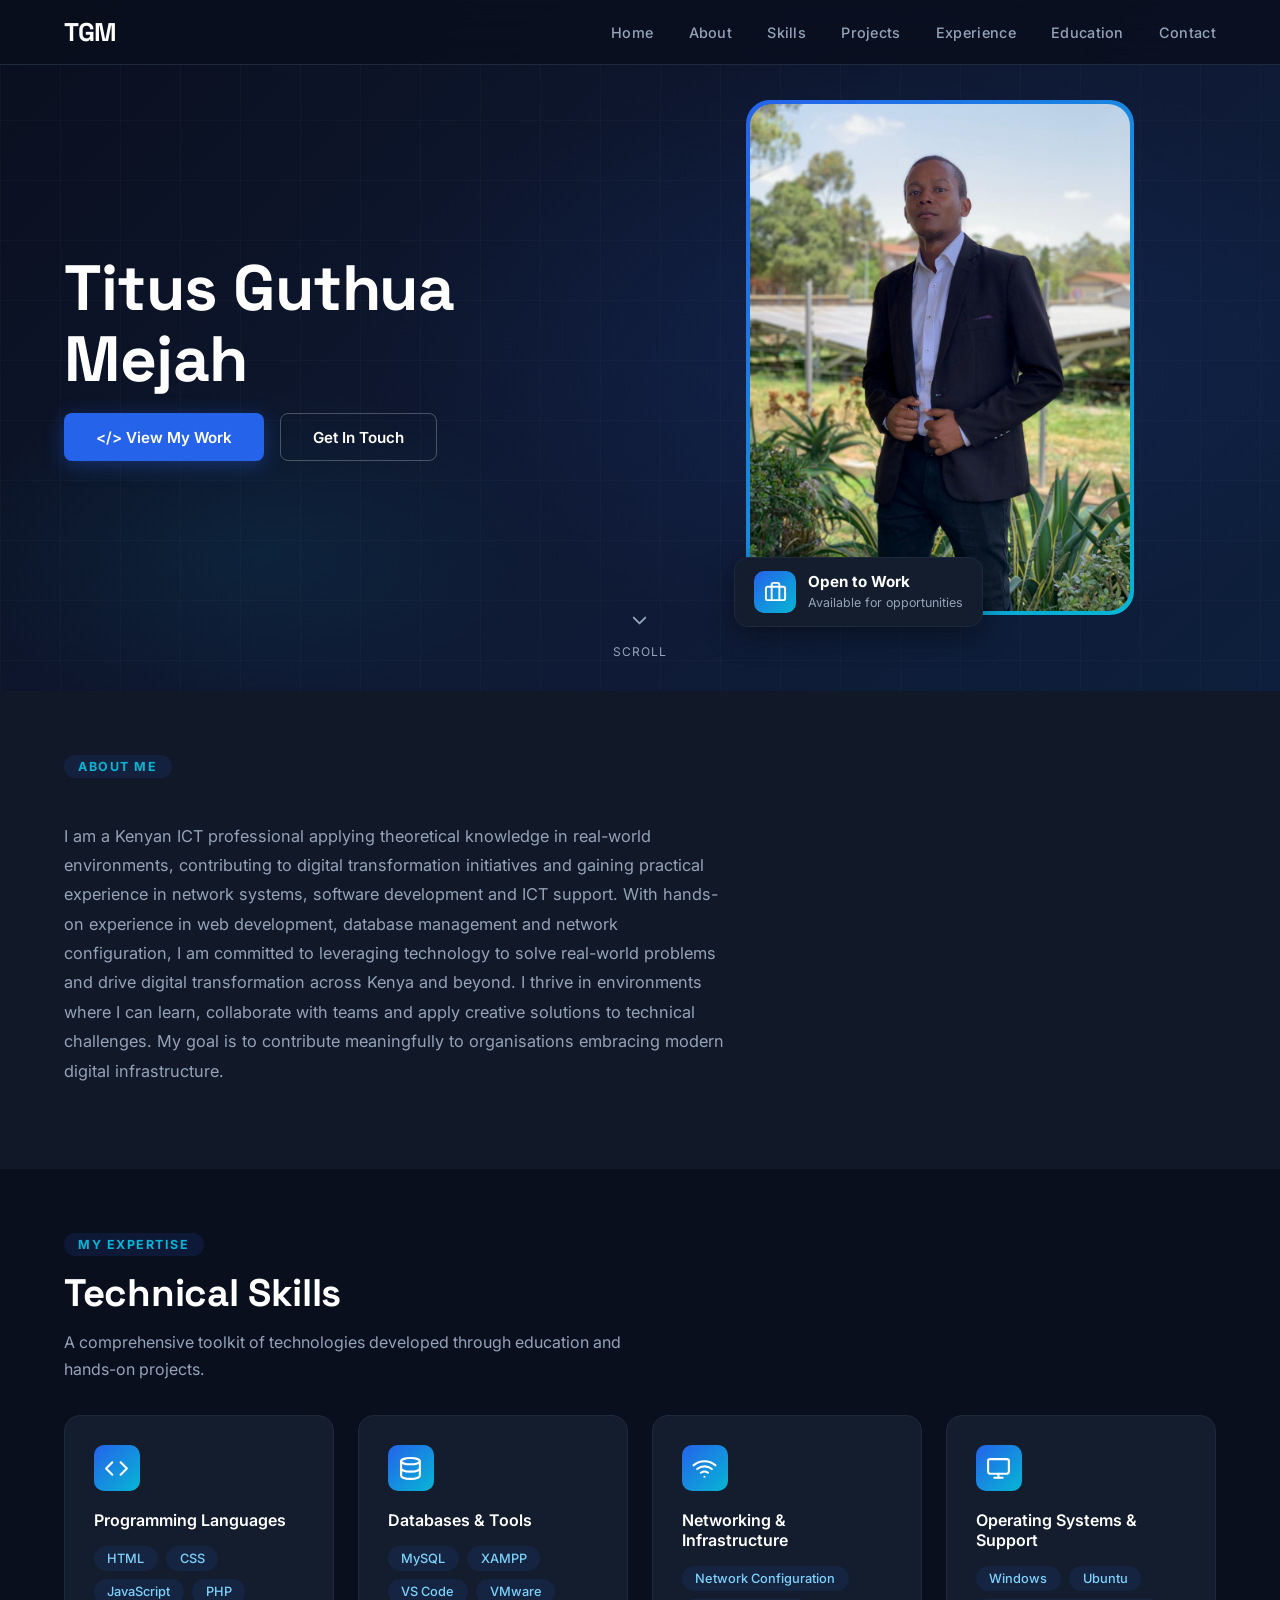
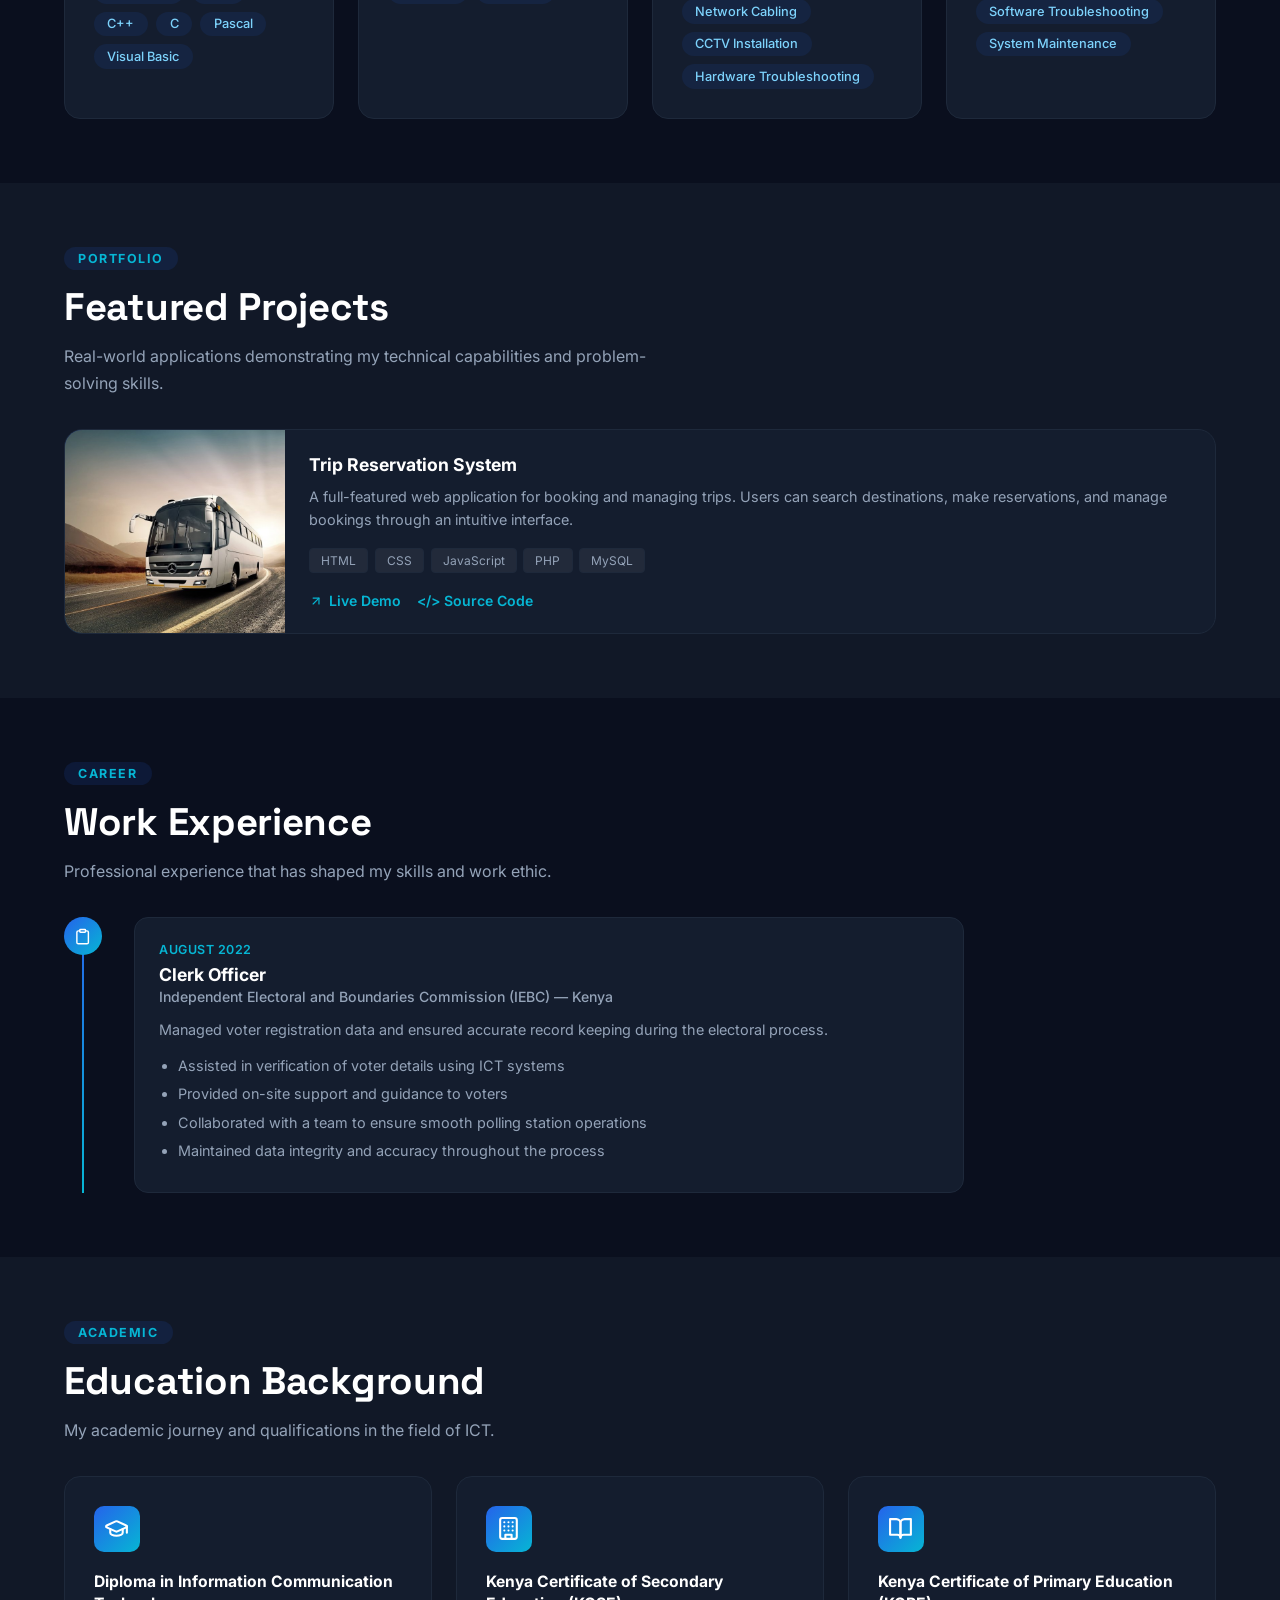
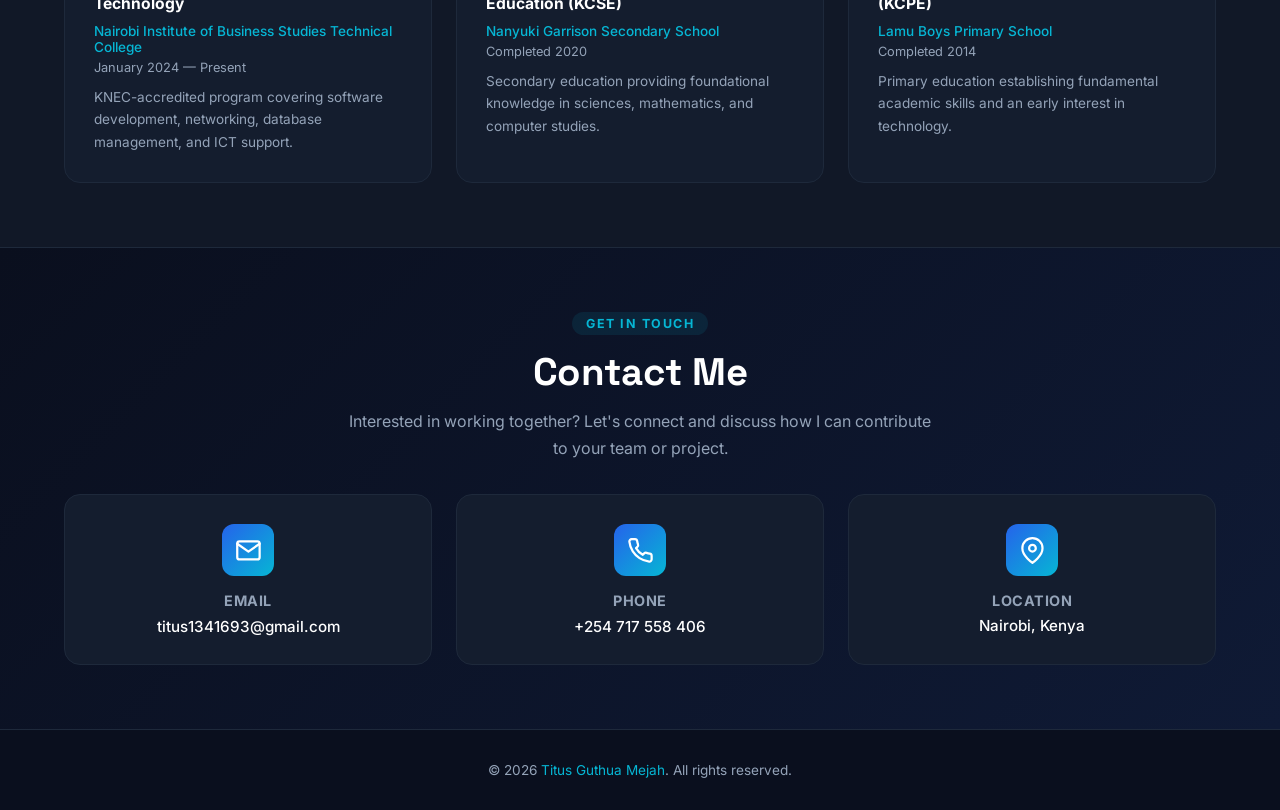
==== index.html @ f58f99fd "Add files via upload" ====
<!DOCTYPE html>
<html lang="en">
<head>
    <meta charset="UTF-8">
    <meta name="viewport" content="width=device-width, initial-scale=1.0">
    <title>TGM | Titus Guthua Mejah</title>
    <link href="https://fonts.googleapis.com/css2?family=Inter:wght@300;400;500;600;700;800;900&family=Space+Grotesk:wght@400;500;600;700&display=swap" rel="stylesheet">
    <style>
        *, *::before, *::after { margin: 0; padding: 0; box-sizing: border-box; }

        :root {
            --navy:    #0a0f1e;
            --navy2:   #111827;
            --blue:    #2563eb;
            --cyan:    #06b6d4;
            --white:   #ffffff;
            --offwhite:#f1f5f9;
            --muted:   #94a3b8;
            --border:  #1e293b;
            --card:    #141d2e;
        }

        html { scroll-behavior: smooth; }

        /* line icons (replace emojis) */
        .ic { width: 1.2em; height: 1.2em; stroke: currentColor; fill: none; stroke-width: 2; stroke-linecap: round; stroke-linejoin: round; flex-shrink: 0; }
        .project-links a { display: inline-flex; align-items: center; gap: .35rem; }
        .project-links .ic { width: 1em; height: 1em; }
        .scroll-cue .ic { width: 1.2em; height: 1.2em; }

        body {
            font-family: 'Inter', sans-serif;
            background: var(--navy);
            color: var(--white);
            overflow-x: hidden;
        }

        /* ── NAV ── */
        nav {
            position: fixed; top: 0; width: 100%; z-index: 1000;
            background: rgba(10,15,30,0.85);
            backdrop-filter: blur(14px);
            border-bottom: 1px solid var(--border);
            transition: box-shadow .3s;
        }
        nav.scrolled { box-shadow: 0 4px 30px rgba(0,0,0,.4); }

        .nav-inner {
            display: flex; align-items: center; justify-content: space-between;
            padding: 1rem 5%;
        }

        .logo {
            font-family: 'Space Grotesk', sans-serif;
            font-size: 1.6rem; font-weight: 700; letter-spacing: -.5px;
            text-decoration: none; color: var(--white);
        }
        .logo span { color: var(--cyan); }

        .nav-links { display: flex; gap: 2.2rem; list-style: none; }
        .nav-links a {
            text-decoration: none; color: var(--muted); font-size: .9rem;
            font-weight: 500; transition: color .2s; letter-spacing: .3px;
        }
        .nav-links a:hover { color: var(--white); }

        .mobile-menu-btn {
            display: none; background: none; border: none;
            color: var(--white); font-size: 1.5rem; cursor: pointer;
        }

        /* ── HERO ── */
        .hero {
            min-height: auto;
            display: grid;
            grid-template-columns: 1fr 1fr;
            align-items: center;
            padding: 6.5rem 5% 5rem;
            gap: 3rem;
            background: linear-gradient(135deg, #0a0f1e 0%, #0f1a35 60%, #0d1f3c 100%);
            position: relative;
            overflow: hidden;
        }

        .hero::before {
            content: '';
            position: absolute; inset: 0;
            background:
                radial-gradient(ellipse 60% 60% at 70% 50%, rgba(37,99,235,.12) 0%, transparent 70%),
                radial-gradient(ellipse 40% 40% at 20% 80%, rgba(6,182,212,.08) 0%, transparent 60%);
            pointer-events: none;
        }

        /* grid lines accent */
        .hero::after {
            content: '';
            position: absolute; inset: 0;
            background-image:
                linear-gradient(rgba(255,255,255,.02) 1px, transparent 1px),
                linear-gradient(90deg, rgba(255,255,255,.02) 1px, transparent 1px);
            background-size: 60px 60px;
            pointer-events: none;
        }

        .hero-text { z-index: 1; }

        .hero-eyebrow {
            display: inline-flex; align-items: center; gap: .5rem;
            padding: .4rem 1rem;
            border: 1px solid rgba(6,182,212,.4);
            border-radius: 50px;
            color: var(--cyan); font-size: .82rem; font-weight: 600;
            letter-spacing: 1px; text-transform: uppercase;
            margin-bottom: 1.5rem;
            background: rgba(6,182,212,.05);
        }
        .hero-eyebrow::before { content: "●"; font-size: .5rem; }

        .hero h1 {
            font-family: 'Space Grotesk', sans-serif;
            font-size: clamp(2.8rem, 5vw, 4.2rem);
            font-weight: 700; line-height: 1.1;
            margin-bottom: 1.2rem;
            letter-spacing: -.5px;
        }
        .hero h1 .accent { color: var(--cyan); }

        .hero-desc {
            font-size: 1.05rem; color: var(--muted);
            line-height: 1.75; max-width: 520px;
            margin-bottom: 2rem;
        }

        .hero-btns { display: flex; gap: 1rem; flex-wrap: wrap; }

        .btn {
            padding: .85rem 2rem; border-radius: 8px;
            font-weight: 600; font-size: .95rem;
            text-decoration: none; transition: all .25s;
            display: inline-flex; align-items: center; gap: .5rem;
            border: none; cursor: pointer;
        }
        .btn-primary {
            background: var(--blue); color: var(--white);
            box-shadow: 0 4px 20px rgba(37,99,235,.35);
        }
        .btn-primary:hover { background: #1d4ed8; transform: translateY(-2px); box-shadow: 0 6px 28px rgba(37,99,235,.5); }
        .btn-outline {
            background: transparent; color: var(--white);
            border: 1.5px solid rgba(255,255,255,.25);
        }
        .btn-outline:hover { border-color: var(--cyan); color: var(--cyan); transform: translateY(-2px); }

        .hero-portrait { z-index: 1; display: flex; justify-content: center; }

        .portrait-wrap {
            position: relative;
            width: min(380px, 90%);
        }
        .portrait-wrap::before {
            content: '';
            position: absolute; inset: -4px;
            border-radius: 24px;
            background: linear-gradient(135deg, var(--blue), var(--cyan));
            z-index: 0;
        }
        .portrait-wrap img {
            position: relative; z-index: 1;
            width: 100%; border-radius: 22px;
            display: block;
            object-fit: cover;
            aspect-ratio: 3/4;
            filter: brightness(.95) contrast(1.05);
        }
        /* floating badge */
        .portrait-badge {
            position: absolute; bottom: -16px; left: -16px; z-index: 2;
            background: var(--card);
            border: 1px solid var(--border);
            border-radius: 14px;
            padding: .8rem 1.2rem;
            display: flex; align-items: center; gap: .75rem;
            box-shadow: 0 8px 30px rgba(0,0,0,.4);
        }
        .portrait-badge .badge-icon {
            width: 42px; height: 42px; border-radius: 10px;
            background: linear-gradient(135deg, var(--blue), var(--cyan));
            display: flex; align-items: center; justify-content: center;
            font-size: 1.2rem;
        }
        .portrait-badge .badge-text strong { display: block; font-size: .95rem; }
        .portrait-badge .badge-text span { font-size: .78rem; color: var(--muted); }

        /* scroll cue */
        .scroll-cue {
            position: absolute; bottom: 2rem; left: 50%;
            transform: translateX(-50%);
            display: flex; flex-direction: column; align-items: center; gap: .4rem;
            color: var(--muted); font-size: .75rem; letter-spacing: 1px;
            text-transform: uppercase; cursor: pointer; z-index: 1;
            animation: bounce 2s infinite;
        }
        .scroll-cue span { font-size: 1.2rem; }
        @keyframes bounce {
            0%,100% { transform: translateX(-50%) translateY(0); }
            50% { transform: translateX(-50%) translateY(8px); }
        }

        /* ── SECTION BASE ── */
        .section {
            padding: 4rem 5%;
        }
        .section-alt { background: var(--navy2); }

        .section-label {
            display: inline-block;
            padding: .25rem .9rem;
            background: rgba(37,99,235,.12);
            color: var(--cyan); border-radius: 50px;
            font-size: .78rem; font-weight: 700;
            letter-spacing: 1.5px; text-transform: uppercase;
            margin-bottom: .75rem;
        }
        .section-title {
            font-family: 'Space Grotesk', sans-serif;
            font-size: clamp(1.8rem, 3vw, 2.6rem);
            font-weight: 700; margin-bottom: .75rem;
            letter-spacing: -.3px;
        }
        .section-sub {
            color: var(--muted); font-size: 1rem;
            max-width: 600px; line-height: 1.7;
        }
        .section-header { margin-bottom: 2rem; }

        /* ── ABOUT ── */
        .about-grid {
            display: grid;
            grid-template-columns: 1.5fr 1fr;
            gap: 3rem; align-items: start;
        }
        .about-card {
            background: var(--card); border: 1px solid var(--border);
            border-radius: 16px; padding: 1.6rem;
        }
        .about-card h3 { font-family: 'Space Grotesk', sans-serif; font-size: 1.05rem; margin-bottom: 1rem; color: var(--cyan); letter-spacing: .5px; text-transform: uppercase; font-size: .85rem; }
        .about-card ul { list-style: none; }
        .about-card li { padding: .7rem 0; border-top: 1px solid var(--border); font-size: .92rem; line-height: 1.5; }
        .about-card li:first-child { border-top: none; padding-top: 0; }
        .about-card li span { display: block; font-size: .75rem; color: var(--muted); text-transform: uppercase; letter-spacing: .8px; margin-bottom: .15rem; }
        .about-img-wrap {
            position: relative;
        }
        .about-img-wrap::before {
            content: '';
            position: absolute; inset: -3px;
            border-radius: 20px;
            background: linear-gradient(135deg, var(--blue), var(--cyan));
        }
        .about-img-wrap img {
            position: relative; width: 100%;
            border-radius: 18px; display: block;
            object-fit: cover; aspect-ratio: 3/4;
        }

        .about-text h3 {
            font-family: 'Space Grotesk', sans-serif;
            font-size: 1.7rem; font-weight: 700;
            margin-bottom: 1.2rem; line-height: 1.3;
        }
        .about-text p { color: var(--muted); line-height: 1.8; margin-bottom: 1.2rem; font-size: 1.02rem; }

        .stats-row {
            display: grid; grid-template-columns: repeat(3, 1fr);
            gap: 1.2rem; margin-top: 2.5rem;
        }
        .stat {
            background: var(--card); border: 1px solid var(--border);
            border-radius: 14px; padding: 1.4rem 1rem; text-align: center;
        }
        .stat-num {
            font-family: 'Space Grotesk', sans-serif;
            font-size: 2.2rem; font-weight: 700;
            background: linear-gradient(135deg, var(--blue), var(--cyan));
            -webkit-background-clip: text; -webkit-text-fill-color: transparent;
            background-clip: text;
        }
        .stat-lbl { font-size: .82rem; color: var(--muted); margin-top: .25rem; }

        /* ── SKILLS ── */
        .skills-grid {
            display: grid;
            grid-template-columns: repeat(auto-fit, minmax(260px, 1fr));
            gap: 1.5rem;
        }
        .skill-card {
            background: var(--card); border: 1px solid var(--border);
            border-radius: 16px; padding: 1.8rem;
            transition: border-color .25s, transform .25s;
        }
        .skill-card:hover { border-color: var(--cyan); transform: translateY(-4px); }
        .skill-card-icon {
            width: 46px; height: 46px; border-radius: 10px;
            background: linear-gradient(135deg, var(--blue), var(--cyan));
            display: flex; align-items: center; justify-content: center;
            font-size: 1.3rem; margin-bottom: 1.2rem;
        }
        .skill-card h3 { font-size: 1rem; font-weight: 600; margin-bottom: 1rem; }
        .tag-row { display: flex; flex-wrap: wrap; gap: .5rem; }
        .tag {
            padding: .3rem .85rem;
            background: rgba(37,99,235,.1);
            color: #7dd3fc; border-radius: 50px;
            font-size: .8rem; font-weight: 500;
        }

        /* ── PROJECTS ── */
        .projects-grid {
            display: grid;
            grid-template-columns: repeat(auto-fit, minmax(min(100%, 520px), 1fr));
            gap: 1.5rem;
        }
        .project-card {
            background: var(--card); border: 1px solid var(--border);
            border-radius: 18px; overflow: hidden;
            display: grid; grid-template-columns: 220px 1fr;
            transition: border-color .25s, transform .25s;
        }
        .project-card:hover { border-color: var(--blue); transform: translateY(-5px); }
        .project-banner {
            min-height: 160px;
            background: linear-gradient(135deg, #1e3a8a 0%, #0e7490 100%);
            display: flex; align-items: center; justify-content: center;
            font-size: 3rem; color: var(--white);
        }
        .project-banner { position: relative; overflow: hidden; }
        .project-banner img { position: absolute; inset: 0; width: 100%; height: 100%; object-fit: cover; object-position: 62% 50%; transition: transform .5s ease; }
        .project-card:hover .project-banner img { transform: scale(1.06); }
        .project-body { padding: 1.5rem; align-self: center; }
        .project-body h3 { font-size: 1.1rem; font-weight: 700; margin-bottom: .6rem; }
        .project-body p { color: var(--muted); font-size: .9rem; line-height: 1.65; margin-bottom: 1rem; }
        .tech-row { display: flex; flex-wrap: wrap; gap: .4rem; margin-bottom: 1.2rem; }
        .tech-tag {
            padding: .25rem .7rem;
            background: rgba(255,255,255,.06);
            border: 1px solid var(--border);
            border-radius: 4px; font-size: .75rem; color: var(--muted);
        }
        .project-links { display: flex; gap: 1rem; }
        .project-links a {
            font-size: .88rem; color: var(--cyan); text-decoration: none;
            font-weight: 600; transition: opacity .2s;
        }
        .project-links a:hover { opacity: .7; }

        /* ── EXPERIENCE ── */
        .timeline { max-width: 900px; margin: 0; position: relative; }
        .timeline::before {
            content: '';
            position: absolute; left: 18px; top: 0; bottom: 0;
            width: 2px;
            background: linear-gradient(to bottom, var(--blue), var(--cyan));
        }
        .tl-item { display: flex; gap: 2rem; margin-bottom: 2rem; }
        .tl-item:last-child { margin-bottom: 0; }
        .tl-dot {
            flex-shrink: 0; width: 38px; height: 38px;
            border-radius: 50%;
            background: linear-gradient(135deg, var(--blue), var(--cyan));
            display: flex; align-items: center; justify-content: center;
            font-size: .9rem; z-index: 1;
        }
        .tl-body {
            background: var(--card); border: 1px solid var(--border);
            border-radius: 14px; padding: 1.5rem; flex: 1;
        }
        .tl-date {
            font-size: .78rem; color: var(--cyan); font-weight: 600;
            letter-spacing: .5px; text-transform: uppercase; margin-bottom: .4rem;
        }
        .tl-body h3 { font-size: 1.1rem; font-weight: 700; margin-bottom: .2rem; }
        .tl-body h4 { font-size: .88rem; color: var(--muted); font-weight: 500; margin-bottom: .8rem; }
        .tl-body p { color: var(--muted); font-size: .9rem; line-height: 1.65; margin-bottom: .75rem; }
        .tl-body ul { padding-left: 1.2rem; }
        .tl-body ul li { color: var(--muted); font-size: .9rem; line-height: 1.65; margin-bottom: .3rem; }

        /* ── EDUCATION ── */
        .edu-grid {
            display: grid;
            grid-template-columns: repeat(auto-fit, minmax(280px, 1fr));
            gap: 1.5rem;
        }
        .edu-card {
            background: var(--card); border: 1px solid var(--border);
            border-radius: 16px; padding: 1.8rem;
            transition: border-color .25s, transform .25s;
        }
        .edu-card:hover { border-color: var(--cyan); transform: translateY(-4px); }
        .edu-icon {
            width: 46px; height: 46px; border-radius: 10px;
            background: linear-gradient(135deg, var(--blue), var(--cyan));
            display: flex; align-items: center; justify-content: center;
            font-size: 1.3rem; margin-bottom: 1.2rem;
        }
        .edu-card h3 { font-size: .98rem; font-weight: 700; margin-bottom: .5rem; line-height: 1.4; }
        .edu-inst { font-size: .85rem; color: var(--cyan); font-weight: 500; margin-bottom: .3rem; }
        .edu-year { font-size: .8rem; color: var(--muted); margin-bottom: .7rem; }
        .edu-detail { font-size: .85rem; color: var(--muted); line-height: 1.65; }

        /* ── CONTACT ── */
        .contact-section {
            background: linear-gradient(135deg, #0a0f1e 0%, #0f1a35 100%);
            border-top: 1px solid var(--border);
        }
        .contact-grid {
            display: grid;
            grid-template-columns: repeat(auto-fit, minmax(220px, 1fr));
            gap: 1.5rem; margin-top: 2rem;
        }
        .contact-card {
            background: var(--card); border: 1px solid var(--border);
            border-radius: 16px; padding: 1.8rem; text-align: center;
            transition: border-color .25s, transform .25s;
        }
        .contact-card:hover { border-color: var(--cyan); transform: translateY(-4px); }
        .contact-icon {
            width: 52px; height: 52px; border-radius: 12px;
            background: linear-gradient(135deg, var(--blue), var(--cyan));
            display: flex; align-items: center; justify-content: center;
            font-size: 1.4rem; margin: 0 auto 1rem;
        }
        .contact-card h3 { font-size: .9rem; font-weight: 700; margin-bottom: .4rem; color: var(--muted); text-transform: uppercase; letter-spacing: .5px; }
        .contact-card a, .contact-card p {
            font-size: .95rem; color: var(--white); text-decoration: none;
            font-weight: 500;
        }
        .contact-card a:hover { color: var(--cyan); }

        /* ── FOOTER ── */
        footer {
            background: var(--navy); border-top: 1px solid var(--border);
            padding: 2rem 5%; text-align: center;
            color: var(--muted); font-size: .85rem;
        }
        footer span { color: var(--cyan); }

        /* ── FADE IN ── */
        .fade-in { opacity: 0; transform: translateY(24px); transition: opacity .6s, transform .6s; }
        .fade-in.visible { opacity: 1; transform: none; }

        /* ── RESPONSIVE ── */
        @media (max-width: 900px) {
            .hero { grid-template-columns: 1fr; text-align: center; padding-top: 6rem; }
            .hero-portrait { order: -1; }
            .portrait-wrap { width: min(300px, 80%); }
            .hero-desc { margin: 0 auto 2.5rem; }
            .hero-btns { justify-content: center; }
            .scroll-cue { display: none; }
            .hero { padding-bottom: 3.5rem; }
            .about-grid { grid-template-columns: 1fr; }
            .about-img-wrap { max-width: 320px; margin: 0 auto; }
        }
        @media (max-width: 640px) {
            .nav-links { display: none; flex-direction: column; position: absolute; top: 100%; left: 0; right: 0; background: var(--navy); padding: 1rem 5%; border-bottom: 1px solid var(--border); }
            .nav-links.active { display: flex; }
            .mobile-menu-btn { display: block; }
            .stats-row { grid-template-columns: 1fr 1fr; }
            .project-card { grid-template-columns: 1fr; }
            .project-banner { min-height: 110px; }
            .section { padding: 3rem 5%; }
        }
    </style>
</head>
<body>

<!-- NAV -->
<nav id="navbar">
    <div class="nav-inner">
        <a href="#home" class="logo">TGM</a>
        <ul class="nav-links" id="navLinks">
            <li><a href="#home">Home</a></li>
            <li><a href="#about">About</a></li>
            <li><a href="#skills">Skills</a></li>
            <li><a href="#projects">Projects</a></li>
            <li><a href="#experience">Experience</a></li>
            <li><a href="#education">Education</a></li>
            <li><a href="#contact">Contact</a></li>
        </ul>
        <button class="mobile-menu-btn" id="mobileMenuBtn" aria-label="Menu"><svg class="ic" viewBox="0 0 24 24" aria-hidden="true"><line x1="3" y1="12" x2="21" y2="12"/><line x1="3" y1="6" x2="21" y2="6"/><line x1="3" y1="18" x2="21" y2="18"/></svg></button>
    </div>
</nav>

<!-- HERO -->
<section class="hero" id="home">
    <div class="hero-text">
        <h1>Titus Guthua Mejah</h1>
        <div class="hero-btns">
            <a href="#projects" class="btn btn-primary">&#x3C;/&#x3E; View My Work</a>
            <a href="#contact" class="btn btn-outline">Get In Touch</a>
        </div>
    </div>
    <div class="hero-portrait">
        <div class="portrait-wrap">
            <img src="[data-uri]" alt="Titus Guthua Mejah">
            <div class="portrait-badge">
                <div class="badge-icon"><svg class="ic" viewBox="0 0 24 24" aria-hidden="true"><rect x="2" y="7" width="20" height="14" rx="2" ry="2"/><path d="M16 21V5a2 2 0 0 0-2-2h-4a2 2 0 0 0-2 2v16"/></svg></div>
                <div class="badge-text">
                    <strong>Open to Work</strong>
                    <span>Available for opportunities</span>
                </div>
            </div>
        </div>
    </div>
    <div class="scroll-cue" onclick="document.getElementById('about').scrollIntoView({behavior:'smooth'})">
        <span><svg class="ic" viewBox="0 0 24 24" aria-hidden="true"><polyline points="6 9 12 15 18 9"/></svg></span> scroll
    </div>
</section>

<!-- ABOUT -->
<section class="section section-alt" id="about">
    <div class="section-header fade-in">
        <div class="section-label">About Me</div>
        
        
    </div>
    <div class="about-grid fade-in"> <div class="about-text">
            <p>I am a Kenyan ICT professional applying theoretical knowledge in real-world environments, contributing to digital transformation initiatives and gaining practical experience in network systems, software development and ICT support. With hands-on experience in web development, database management and network configuration, I am committed to leveraging technology to solve real-world problems and drive digital transformation across Kenya and beyond. I thrive in environments where I can learn, collaborate with teams and apply creative solutions to technical challenges. My goal is to contribute meaningfully to organisations embracing modern digital infrastructure.</p>
    </div>
</section>

<!-- SKILLS -->
<section class="section" id="skills">
    <div class="section-header fade-in">
        <div class="section-label">My Expertise</div>
        <h2 class="section-title">Technical Skills</h2>
        <p class="section-sub">A comprehensive toolkit of technologies developed through education and hands-on projects.</p>
    </div>
    <div class="skills-grid">
        <div class="skill-card fade-in">
            <div class="skill-card-icon"><svg class="ic" viewBox="0 0 24 24" aria-hidden="true"><polyline points="16 18 22 12 16 6"/><polyline points="8 6 2 12 8 18"/></svg></div>
            <h3>Programming Languages</h3>
            <div class="tag-row">
                <span class="tag">HTML</span><span class="tag">CSS</span><span class="tag">JavaScript</span>
                <span class="tag">PHP</span><span class="tag">C++</span><span class="tag">C</span>
                <span class="tag">Pascal</span><span class="tag">Visual Basic</span>
            </div>
        </div>
        <div class="skill-card fade-in">
            <div class="skill-card-icon"><svg class="ic" viewBox="0 0 24 24" aria-hidden="true"><ellipse cx="12" cy="5" rx="9" ry="3"/><path d="M21 12c0 1.66-4 3-9 3s-9-1.34-9-3"/><path d="M3 5v14c0 1.66 4 3 9 3s9-1.34 9-3V5"/></svg></div>
            <h3>Databases &amp; Tools</h3>
            <div class="tag-row">
                <span class="tag">MySQL</span><span class="tag">XAMPP</span>
                <span class="tag">VS Code</span><span class="tag">VMware</span>
            </div>
        </div>
        <div class="skill-card fade-in">
            <div class="skill-card-icon"><svg class="ic" viewBox="0 0 24 24" aria-hidden="true"><path d="M5 12.55a11 11 0 0 1 14.08 0"/><path d="M1.42 9a16 16 0 0 1 21.16 0"/><path d="M8.53 16.11a6 6 0 0 1 6.95 0"/><line x1="12" y1="20" x2="12.01" y2="20"/></svg></div>
            <h3>Networking &amp; Infrastructure</h3>
            <div class="tag-row">
                <span class="tag">Network Configuration</span><span class="tag">Network Cabling</span>
                <span class="tag">CCTV Installation</span><span class="tag">Hardware Troubleshooting</span>
            </div>
        </div>
        <div class="skill-card fade-in">
            <div class="skill-card-icon"><svg class="ic" viewBox="0 0 24 24" aria-hidden="true"><rect x="2" y="3" width="20" height="14" rx="2" ry="2"/><line x1="8" y1="21" x2="16" y2="21"/><line x1="12" y1="17" x2="12" y2="21"/></svg></div>
            <h3>Operating Systems &amp; Support</h3>
            <div class="tag-row">
                <span class="tag">Windows</span><span class="tag">Ubuntu</span>
                <span class="tag">Software Troubleshooting</span><span class="tag">System Maintenance</span>
            </div>
        </div>
    </div>
</section>

<!-- PROJECTS -->
<section class="section section-alt" id="projects">
    <div class="section-header fade-in">
        <div class="section-label">Portfolio</div>
        <h2 class="section-title">Featured Projects</h2>
        <p class="section-sub">Real-world applications demonstrating my technical capabilities and problem-solving skills.</p>
    </div>
    <div class="projects-grid">
        <div class="project-card fade-in">
            <div class="project-banner"><img src="[data-uri]" alt="Coach bus on an open road - Trip Reservation System" loading="lazy"></div>
            <div class="project-body">
                <h3>Trip Reservation System</h3>
                <p>A full-featured web application for booking and managing trips. Users can search destinations, make reservations, and manage bookings through an intuitive interface.</p>
                <div class="tech-row">
                    <span class="tech-tag">HTML</span><span class="tech-tag">CSS</span>
                    <span class="tech-tag">JavaScript</span><span class="tech-tag">PHP</span><span class="tech-tag">MySQL</span>
                </div>
                <div class="project-links">
                    <a href="https://democoaches.ifree.page" target="_blank" rel="noopener noreferrer"><svg class="ic" viewBox="0 0 24 24" aria-hidden="true"><line x1="7" y1="17" x2="17" y2="7"/><polyline points="7 7 17 7 17 17"/></svg> Live Demo</a>
                    <a href="https://github.com/amtito254/Trip-Reservation-System" target="_blank" rel="noopener noreferrer">&#60;/&#62; Source Code</a>
                </div>
            </div>
        </div>
    </div>
</section>

<!-- EXPERIENCE -->
<section class="section" id="experience">
    <div class="section-header fade-in">
        <div class="section-label">Career</div>
        <h2 class="section-title">Work Experience</h2>
        <p class="section-sub">Professional experience that has shaped my skills and work ethic.</p>
    </div>
    <div class="timeline">
        <div class="tl-item fade-in">
            <div class="tl-dot"><svg class="ic" viewBox="0 0 24 24" aria-hidden="true"><path d="M16 4h2a2 2 0 0 1 2 2v14a2 2 0 0 1-2 2H6a2 2 0 0 1-2-2V6a2 2 0 0 1 2-2h2"/><rect x="8" y="2" width="8" height="4" rx="1" ry="1"/></svg></div>
            <div class="tl-body">
                <div class="tl-date">August 2022</div>
                <h3>Clerk Officer</h3>
                <h4>Independent Electoral and Boundaries Commission (IEBC) — Kenya</h4>
                <p>Managed voter registration data and ensured accurate record keeping during the electoral process.</p>
                <ul>
                    <li>Assisted in verification of voter details using ICT systems</li>
                    <li>Provided on-site support and guidance to voters</li>
                    <li>Collaborated with a team to ensure smooth polling station operations</li>
                    <li>Maintained data integrity and accuracy throughout the process</li>
                </ul>
            </div>
        </div>
    </div>
</section>

<!-- EDUCATION -->
<section class="section section-alt" id="education">
    <div class="section-header fade-in">
        <div class="section-label">Academic</div>
        <h2 class="section-title">Education Background</h2>
        <p class="section-sub">My academic journey and qualifications in the field of ICT.</p>
    </div>
    <div class="edu-grid">
        <div class="edu-card fade-in">
            <div class="edu-icon"><svg class="ic" viewBox="0 0 24 24" aria-hidden="true"><path d="M21.42 10.922a1 1 0 0 0-.019-1.838L12.83 5.18a2 2 0 0 0-1.66 0L2.6 9.08a1 1 0 0 0 0 1.832l8.57 3.908a2 2 0 0 0 1.66 0z"/><path d="M22 10v6"/><path d="M6 12.5V16a6 3 0 0 0 12 0v-3.5"/></svg></div>
            <h3>Diploma in Information Communication Technology</h3>
            <p class="edu-inst">Nairobi Institute of Business Studies Technical College</p>
            <p class="edu-year">January 2024 &mdash; Present</p>
            <p class="edu-detail">KNEC-accredited program covering software development, networking, database management, and ICT support.</p>
        </div>
        <div class="edu-card fade-in">
            <div class="edu-icon"><svg class="ic" viewBox="0 0 24 24" aria-hidden="true"><rect x="4" y="2" width="16" height="20" rx="2" ry="2"/><path d="M9 22v-4h6v4"/><path d="M8 6h.01"/><path d="M16 6h.01"/><path d="M12 6h.01"/><path d="M12 10h.01"/><path d="M12 14h.01"/><path d="M16 10h.01"/><path d="M16 14h.01"/><path d="M8 10h.01"/><path d="M8 14h.01"/></svg></div>
            <h3>Kenya Certificate of Secondary Education (KCSE)</h3>
            <p class="edu-inst">Nanyuki Garrison Secondary School</p>
            <p class="edu-year">Completed 2020</p>
            <p class="edu-detail">Secondary education providing foundational knowledge in sciences, mathematics, and computer studies.</p>
        </div>
        <div class="edu-card fade-in">
            <div class="edu-icon"><svg class="ic" viewBox="0 0 24 24" aria-hidden="true"><path d="M2 3h6a4 4 0 0 1 4 4v14a3 3 0 0 0-3-3H2z"/><path d="M22 3h-6a4 4 0 0 0-4 4v14a3 3 0 0 1 3-3h7z"/></svg></div>
            <h3>Kenya Certificate of Primary Education (KCPE)</h3>
            <p class="edu-inst">Lamu Boys Primary School</p>
            <p class="edu-year">Completed 2014</p>
            <p class="edu-detail">Primary education establishing fundamental academic skills and an early interest in technology.</p>
        </div>
    </div>
</section>

<!-- CONTACT -->
<section class="section contact-section" id="contact">
    <div class="section-header fade-in" style="text-align:center;">
        <div class="section-label" style="background:rgba(6,182,212,.1); color:var(--cyan);">Get In Touch</div>
        <h2 class="section-title">Contact Me</h2>
        <p class="section-sub" style="margin:0 auto;">Interested in working together? Let's connect and discuss how I can contribute to your team or project.</p>
    </div>
    <div class="contact-grid fade-in">
        <div class="contact-card">
            <div class="contact-icon"><svg class="ic" viewBox="0 0 24 24" aria-hidden="true"><path d="M4 4h16c1.1 0 2 .9 2 2v12c0 1.1-.9 2-2 2H4c-1.1 0-2-.9-2-2V6c0-1.1.9-2 2-2z"/><polyline points="22,6 12,13 2,6"/></svg></div>
            <h3>Email</h3>
            <a href="mailto:titus1341693@gmail.com">titus1341693@gmail.com</a>
        </div>
        <div class="contact-card">
            <div class="contact-icon"><svg class="ic" viewBox="0 0 24 24" aria-hidden="true"><path d="M22 16.92v3a2 2 0 0 1-2.18 2 19.79 19.79 0 0 1-8.63-3.07 19.5 19.5 0 0 1-6-6 19.79 19.79 0 0 1-3.07-8.67A2 2 0 0 1 4.11 2h3a2 2 0 0 1 2 1.72 12.84 12.84 0 0 0 .7 2.81 2 2 0 0 1-.45 2.11L8.09 9.91a16 16 0 0 0 6 6l1.27-1.27a2 2 0 0 1 2.11-.45 12.84 12.84 0 0 0 2.81.7A2 2 0 0 1 22 16.92z"/></svg></div>
            <h3>Phone</h3>
            <a href="tel:+254717558406">+254 717 558 406</a>
        </div>
        <div class="contact-card">
            <div class="contact-icon"><svg class="ic" viewBox="0 0 24 24" aria-hidden="true"><path d="M21 10c0 7-9 13-9 13s-9-6-9-13a9 9 0 0 1 18 0z"/><circle cx="12" cy="10" r="3"/></svg></div>
            <h3>Location</h3>
            <p>Nairobi, Kenya</p>
        </div>
    </div>
</section>

<!-- FOOTER -->
<footer>
    <p>&copy; 2026 <span>Titus Guthua Mejah</span>. All rights reserved.</p>
</footer>

<script>
    // Mobile menu
    document.getElementById('mobileMenuBtn').addEventListener('click', () => {
        document.getElementById('navLinks').classList.toggle('active');
    });
    document.querySelectorAll('.nav-links a').forEach(a => {
        a.addEventListener('click', () => document.getElementById('navLinks').classList.remove('active'));
    });

    // Nav scroll effect
    window.addEventListener('scroll', () => {
        document.getElementById('navbar').classList.toggle('scrolled', window.scrollY > 50);
    });

    // Fade-in on scroll
    const obs = new IntersectionObserver((entries) => {
        entries.forEach(e => { if (e.isIntersecting) e.target.classList.add('visible'); });
    }, { threshold: 0.1, rootMargin: '0px 0px -40px 0px' });
    document.querySelectorAll('.fade-in').forEach(el => obs.observe(el));
</script>
</body>
</html>
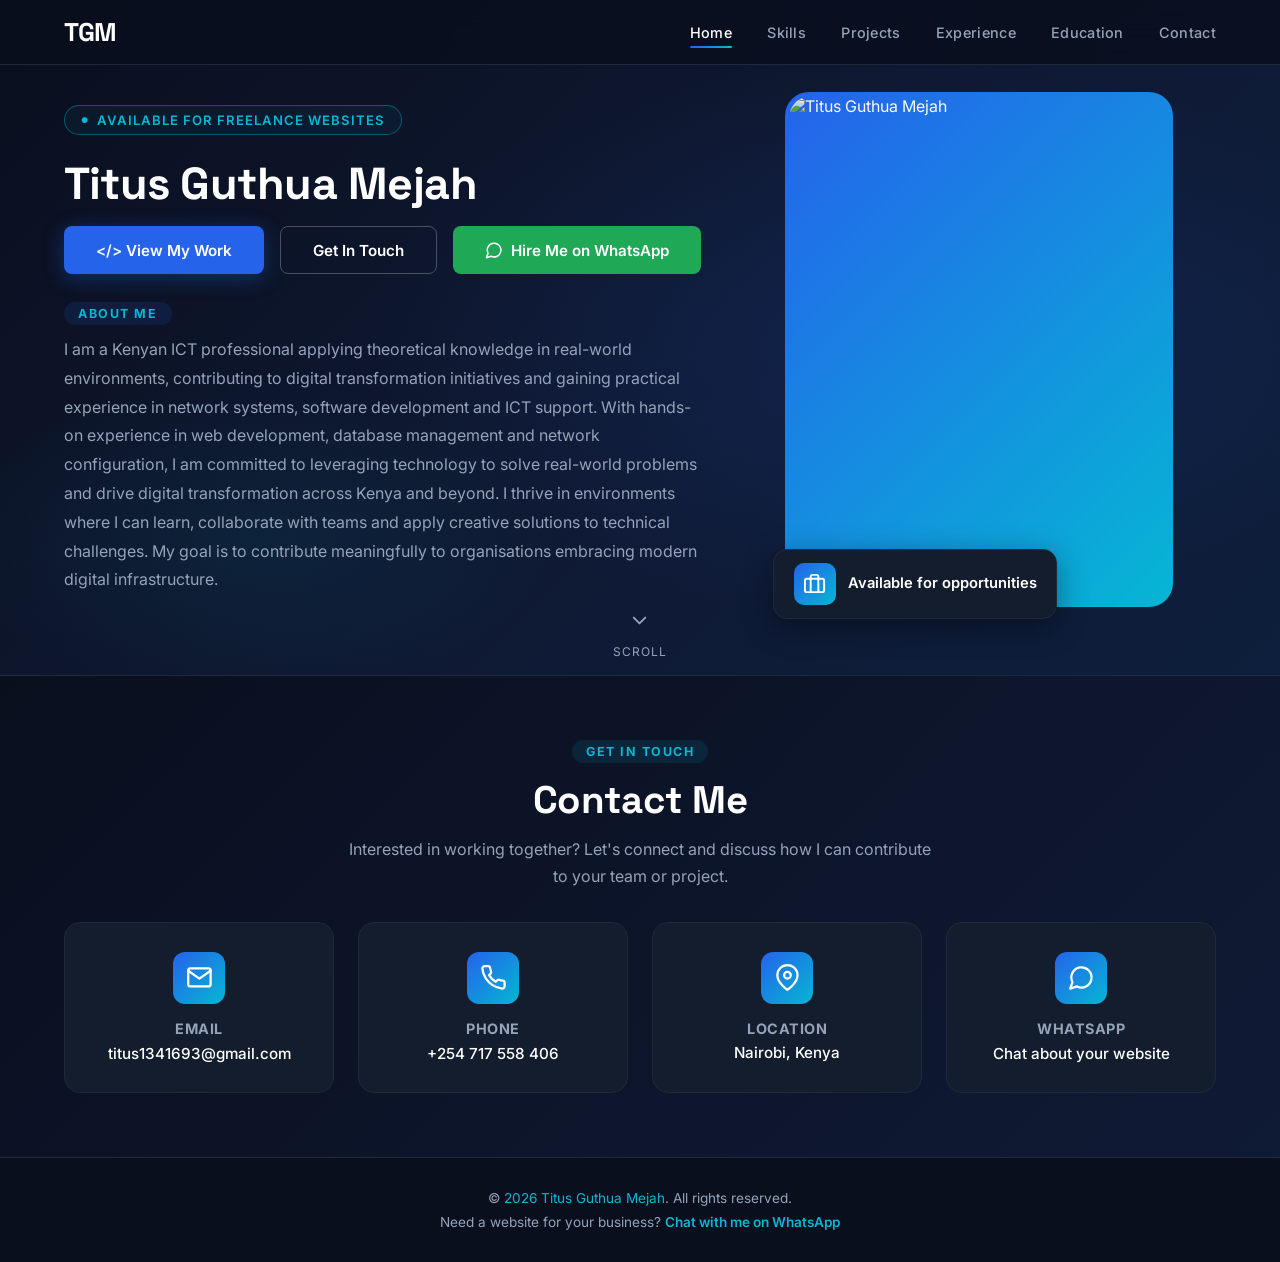
==== commit c817b2ec: "Add files via upload" ====
--- a/index.html
+++ b/index.html
@@ -1,711 +1,101 @@
-<!DOCTYPE html>
-<html lang="en">
-<head>
-    <meta charset="UTF-8">
-    <meta name="viewport" content="width=device-width, initial-scale=1.0">
-    <title>TGM | Titus Guthua Mejah</title>
-    <link href="https://fonts.googleapis.com/css2?family=Inter:wght@300;400;500;600;700;800;900&family=Space+Grotesk:wght@400;500;600;700&display=swap" rel="stylesheet">
-    <style>
-        *, *::before, *::after { margin: 0; padding: 0; box-sizing: border-box; }
-
-        :root {
-            --navy:    #0a0f1e;
-            --navy2:   #111827;
-            --blue:    #2563eb;
-            --cyan:    #06b6d4;
-            --white:   #ffffff;
-            --offwhite:#f1f5f9;
-            --muted:   #94a3b8;
-            --border:  #1e293b;
-            --card:    #141d2e;
-        }
-
-        html { scroll-behavior: smooth; }
-
-        /* line icons (replace emojis) */
-        .ic { width: 1.2em; height: 1.2em; stroke: currentColor; fill: none; stroke-width: 2; stroke-linecap: round; stroke-linejoin: round; flex-shrink: 0; }
-        .project-links a { display: inline-flex; align-items: center; gap: .35rem; }
-        .project-links .ic { width: 1em; height: 1em; }
-        .scroll-cue .ic { width: 1.2em; height: 1.2em; }
-
-        body {
-            font-family: 'Inter', sans-serif;
-            background: var(--navy);
-            color: var(--white);
-            overflow-x: hidden;
-        }
-
-        /* ── NAV ── */
-        nav {
-            position: fixed; top: 0; width: 100%; z-index: 1000;
-            background: rgba(10,15,30,0.85);
-            backdrop-filter: blur(14px);
-            border-bottom: 1px solid var(--border);
-            transition: box-shadow .3s;
-        }
-        nav.scrolled { box-shadow: 0 4px 30px rgba(0,0,0,.4); }
-
-        .nav-inner {
-            display: flex; align-items: center; justify-content: space-between;
-            padding: 1rem 5%;
-        }
-
-        .logo {
-            font-family: 'Space Grotesk', sans-serif;
-            font-size: 1.6rem; font-weight: 700; letter-spacing: -.5px;
-            text-decoration: none; color: var(--white);
-        }
-        .logo span { color: var(--cyan); }
-
-        .nav-links { display: flex; gap: 2.2rem; list-style: none; }
-        .nav-links a {
-            text-decoration: none; color: var(--muted); font-size: .9rem;
-            font-weight: 500; transition: color .2s; letter-spacing: .3px;
-        }
-        .nav-links a:hover { color: var(--white); }
-
-        .mobile-menu-btn {
-            display: none; background: none; border: none;
-            color: var(--white); font-size: 1.5rem; cursor: pointer;
-        }
-
-        /* ── HERO ── */
-        .hero {
-            min-height: auto;
-            display: grid;
-            grid-template-columns: 1fr 1fr;
-            align-items: center;
-            padding: 6.5rem 5% 5rem;
-            gap: 3rem;
-            background: linear-gradient(135deg, #0a0f1e 0%, #0f1a35 60%, #0d1f3c 100%);
-            position: relative;
-            overflow: hidden;
-        }
-
-        .hero::before {
-            content: '';
-            position: absolute; inset: 0;
-            background:
-                radial-gradient(ellipse 60% 60% at 70% 50%, rgba(37,99,235,.12) 0%, transparent 70%),
-                radial-gradient(ellipse 40% 40% at 20% 80%, rgba(6,182,212,.08) 0%, transparent 60%);
-            pointer-events: none;
-        }
-
-        /* grid lines accent */
-        .hero::after {
-            content: '';
-            position: absolute; inset: 0;
-            background-image:
-                linear-gradient(rgba(255,255,255,.02) 1px, transparent 1px),
-                linear-gradient(90deg, rgba(255,255,255,.02) 1px, transparent 1px);
-            background-size: 60px 60px;
-            pointer-events: none;
-        }
-
-        .hero-text { z-index: 1; }
-
-        .hero-eyebrow {
-            display: inline-flex; align-items: center; gap: .5rem;
-            padding: .4rem 1rem;
-            border: 1px solid rgba(6,182,212,.4);
-            border-radius: 50px;
-            color: var(--cyan); font-size: .82rem; font-weight: 600;
-            letter-spacing: 1px; text-transform: uppercase;
-            margin-bottom: 1.5rem;
-            background: rgba(6,182,212,.05);
-        }
-        .hero-eyebrow::before { content: "●"; font-size: .5rem; }
-
-        .hero h1 {
-            font-family: 'Space Grotesk', sans-serif;
-            font-size: clamp(2.8rem, 5vw, 4.2rem);
-            font-weight: 700; line-height: 1.1;
-            margin-bottom: 1.2rem;
-            letter-spacing: -.5px;
-        }
-        .hero h1 .accent { color: var(--cyan); }
-
-        .hero-desc {
-            font-size: 1.05rem; color: var(--muted);
-            line-height: 1.75; max-width: 520px;
-            margin-bottom: 2rem;
-        }
-
-        .hero-btns { display: flex; gap: 1rem; flex-wrap: wrap; }
-
-        .btn {
-            padding: .85rem 2rem; border-radius: 8px;
-            font-weight: 600; font-size: .95rem;
-            text-decoration: none; transition: all .25s;
-            display: inline-flex; align-items: center; gap: .5rem;
-            border: none; cursor: pointer;
-        }
-        .btn-primary {
-            background: var(--blue); color: var(--white);
-            box-shadow: 0 4px 20px rgba(37,99,235,.35);
-        }
-        .btn-primary:hover { background: #1d4ed8; transform: translateY(-2px); box-shadow: 0 6px 28px rgba(37,99,235,.5); }
-        .btn-outline {
-            background: transparent; color: var(--white);
-            border: 1.5px solid rgba(255,255,255,.25);
-        }
-        .btn-outline:hover { border-color: var(--cyan); color: var(--cyan); transform: translateY(-2px); }
-
-        .hero-portrait { z-index: 1; display: flex; justify-content: center; }
-
-        .portrait-wrap {
-            position: relative;
-            width: min(380px, 90%);
-        }
-        .portrait-wrap::before {
-            content: '';
-            position: absolute; inset: -4px;
-            border-radius: 24px;
-            background: linear-gradient(135deg, var(--blue), var(--cyan));
-            z-index: 0;
-        }
-        .portrait-wrap img {
-            position: relative; z-index: 1;
-            width: 100%; border-radius: 22px;
-            display: block;
-            object-fit: cover;
-            aspect-ratio: 3/4;
-            filter: brightness(.95) contrast(1.05);
-        }
-        /* floating badge */
-        .portrait-badge {
-            position: absolute; bottom: -16px; left: -16px; z-index: 2;
-            background: var(--card);
-            border: 1px solid var(--border);
-            border-radius: 14px;
-            padding: .8rem 1.2rem;
-            display: flex; align-items: center; gap: .75rem;
-            box-shadow: 0 8px 30px rgba(0,0,0,.4);
-        }
-        .portrait-badge .badge-icon {
-            width: 42px; height: 42px; border-radius: 10px;
-            background: linear-gradient(135deg, var(--blue), var(--cyan));
-            display: flex; align-items: center; justify-content: center;
-            font-size: 1.2rem;
-        }
-        .portrait-badge .badge-text strong { display: block; font-size: .95rem; }
-        .portrait-badge .badge-text span { font-size: .78rem; color: var(--muted); }
-
-        /* scroll cue */
-        .scroll-cue {
-            position: absolute; bottom: 2rem; left: 50%;
-            transform: translateX(-50%);
-            display: flex; flex-direction: column; align-items: center; gap: .4rem;
-            color: var(--muted); font-size: .75rem; letter-spacing: 1px;
-            text-transform: uppercase; cursor: pointer; z-index: 1;
-            animation: bounce 2s infinite;
-        }
-        .scroll-cue span { font-size: 1.2rem; }
-        @keyframes bounce {
-            0%,100% { transform: translateX(-50%) translateY(0); }
-            50% { transform: translateX(-50%) translateY(8px); }
-        }
-
-        /* ── SECTION BASE ── */
-        .section {
-            padding: 4rem 5%;
-        }
-        .section-alt { background: var(--navy2); }
-
-        .section-label {
-            display: inline-block;
-            padding: .25rem .9rem;
-            background: rgba(37,99,235,.12);
-            color: var(--cyan); border-radius: 50px;
-            font-size: .78rem; font-weight: 700;
-            letter-spacing: 1.5px; text-transform: uppercase;
-            margin-bottom: .75rem;
-        }
-        .section-title {
-            font-family: 'Space Grotesk', sans-serif;
-            font-size: clamp(1.8rem, 3vw, 2.6rem);
-            font-weight: 700; margin-bottom: .75rem;
-            letter-spacing: -.3px;
-        }
-        .section-sub {
-            color: var(--muted); font-size: 1rem;
-            max-width: 600px; line-height: 1.7;
-        }
-        .section-header { margin-bottom: 2rem; }
-
-        /* ── ABOUT ── */
-        .about-grid {
-            display: grid;
-            grid-template-columns: 1.5fr 1fr;
-            gap: 3rem; align-items: start;
-        }
-        .about-card {
-            background: var(--card); border: 1px solid var(--border);
-            border-radius: 16px; padding: 1.6rem;
-        }
-        .about-card h3 { font-family: 'Space Grotesk', sans-serif; font-size: 1.05rem; margin-bottom: 1rem; color: var(--cyan); letter-spacing: .5px; text-transform: uppercase; font-size: .85rem; }
-        .about-card ul { list-style: none; }
-        .about-card li { padding: .7rem 0; border-top: 1px solid var(--border); font-size: .92rem; line-height: 1.5; }
-        .about-card li:first-child { border-top: none; padding-top: 0; }
-        .about-card li span { display: block; font-size: .75rem; color: var(--muted); text-transform: uppercase; letter-spacing: .8px; margin-bottom: .15rem; }
-        .about-img-wrap {
-            position: relative;
-        }
-        .about-img-wrap::before {
-            content: '';
-            position: absolute; inset: -3px;
-            border-radius: 20px;
-            background: linear-gradient(135deg, var(--blue), var(--cyan));
-        }
-        .about-img-wrap img {
-            position: relative; width: 100%;
-            border-radius: 18px; display: block;
-            object-fit: cover; aspect-ratio: 3/4;
-        }
-
-        .about-text h3 {
-            font-family: 'Space Grotesk', sans-serif;
-            font-size: 1.7rem; font-weight: 700;
-            margin-bottom: 1.2rem; line-height: 1.3;
-        }
-        .about-text p { color: var(--muted); line-height: 1.8; margin-bottom: 1.2rem; font-size: 1.02rem; }
-
-        .stats-row {
-            display: grid; grid-template-columns: repeat(3, 1fr);
-            gap: 1.2rem; margin-top: 2.5rem;
-        }
-        .stat {
-            background: var(--card); border: 1px solid var(--border);
-            border-radius: 14px; padding: 1.4rem 1rem; text-align: center;
-        }
-        .stat-num {
-            font-family: 'Space Grotesk', sans-serif;
-            font-size: 2.2rem; font-weight: 700;
-            background: linear-gradient(135deg, var(--blue), var(--cyan));
-            -webkit-background-clip: text; -webkit-text-fill-color: transparent;
-            background-clip: text;
-        }
-        .stat-lbl { font-size: .82rem; color: var(--muted); margin-top: .25rem; }
-
-        /* ── SKILLS ── */
-        .skills-grid {
-            display: grid;
-            grid-template-columns: repeat(auto-fit, minmax(260px, 1fr));
-            gap: 1.5rem;
-        }
-        .skill-card {
-            background: var(--card); border: 1px solid var(--border);
-            border-radius: 16px; padding: 1.8rem;
-            transition: border-color .25s, transform .25s;
-        }
-        .skill-card:hover { border-color: var(--cyan); transform: translateY(-4px); }
-        .skill-card-icon {
-            width: 46px; height: 46px; border-radius: 10px;
-            background: linear-gradient(135deg, var(--blue), var(--cyan));
-            display: flex; align-items: center; justify-content: center;
-            font-size: 1.3rem; margin-bottom: 1.2rem;
-        }
-        .skill-card h3 { font-size: 1rem; font-weight: 600; margin-bottom: 1rem; }
-        .tag-row { display: flex; flex-wrap: wrap; gap: .5rem; }
-        .tag {
-            padding: .3rem .85rem;
-            background: rgba(37,99,235,.1);
-            color: #7dd3fc; border-radius: 50px;
-            font-size: .8rem; font-weight: 500;
-        }
-
-        /* ── PROJECTS ── */
-        .projects-grid {
-            display: grid;
-            grid-template-columns: repeat(auto-fit, minmax(min(100%, 520px), 1fr));
-            gap: 1.5rem;
-        }
-        .project-card {
-            background: var(--card); border: 1px solid var(--border);
-            border-radius: 18px; overflow: hidden;
-            display: grid; grid-template-columns: 220px 1fr;
-            transition: border-color .25s, transform .25s;
-        }
-        .project-card:hover { border-color: var(--blue); transform: translateY(-5px); }
-        .project-banner {
-            min-height: 160px;
-            background: linear-gradient(135deg, #1e3a8a 0%, #0e7490 100%);
-            display: flex; align-items: center; justify-content: center;
-            font-size: 3rem; color: var(--white);
-        }
-        .project-banner { position: relative; overflow: hidden; }
-        .project-banner img { position: absolute; inset: 0; width: 100%; height: 100%; object-fit: cover; object-position: 62% 50%; transition: transform .5s ease; }
-        .project-card:hover .project-banner img { transform: scale(1.06); }
-        .project-body { padding: 1.5rem; align-self: center; }
-        .project-body h3 { font-size: 1.1rem; font-weight: 700; margin-bottom: .6rem; }
-        .project-body p { color: var(--muted); font-size: .9rem; line-height: 1.65; margin-bottom: 1rem; }
-        .tech-row { display: flex; flex-wrap: wrap; gap: .4rem; margin-bottom: 1.2rem; }
-        .tech-tag {
-            padding: .25rem .7rem;
-            background: rgba(255,255,255,.06);
-            border: 1px solid var(--border);
-            border-radius: 4px; font-size: .75rem; color: var(--muted);
-        }
-        .project-links { display: flex; gap: 1rem; }
-        .project-links a {
-            font-size: .88rem; color: var(--cyan); text-decoration: none;
-            font-weight: 600; transition: opacity .2s;
-        }
-        .project-links a:hover { opacity: .7; }
-
-        /* ── EXPERIENCE ── */
-        .timeline { max-width: 900px; margin: 0; position: relative; }
-        .timeline::before {
-            content: '';
-            position: absolute; left: 18px; top: 0; bottom: 0;
-            width: 2px;
-            background: linear-gradient(to bottom, var(--blue), var(--cyan));
-        }
-        .tl-item { display: flex; gap: 2rem; margin-bottom: 2rem; }
-        .tl-item:last-child { margin-bottom: 0; }
-        .tl-dot {
-            flex-shrink: 0; width: 38px; height: 38px;
-            border-radius: 50%;
-            background: linear-gradient(135deg, var(--blue), var(--cyan));
-            display: flex; align-items: center; justify-content: center;
-            font-size: .9rem; z-index: 1;
-        }
-        .tl-body {
-            background: var(--card); border: 1px solid var(--border);
-            border-radius: 14px; padding: 1.5rem; flex: 1;
-        }
-        .tl-date {
-            font-size: .78rem; color: var(--cyan); font-weight: 600;
-            letter-spacing: .5px; text-transform: uppercase; margin-bottom: .4rem;
-        }
-        .tl-body h3 { font-size: 1.1rem; font-weight: 700; margin-bottom: .2rem; }
-        .tl-body h4 { font-size: .88rem; color: var(--muted); font-weight: 500; margin-bottom: .8rem; }
-        .tl-body p { color: var(--muted); font-size: .9rem; line-height: 1.65; margin-bottom: .75rem; }
-        .tl-body ul { padding-left: 1.2rem; }
-        .tl-body ul li { color: var(--muted); font-size: .9rem; line-height: 1.65; margin-bottom: .3rem; }
-
-        /* ── EDUCATION ── */
-        .edu-grid {
-            display: grid;
-            grid-template-columns: repeat(auto-fit, minmax(280px, 1fr));
-            gap: 1.5rem;
-        }
-        .edu-card {
-            background: var(--card); border: 1px solid var(--border);
-            border-radius: 16px; padding: 1.8rem;
-            transition: border-color .25s, transform .25s;
-        }
-        .edu-card:hover { border-color: var(--cyan); transform: translateY(-4px); }
-        .edu-icon {
-            width: 46px; height: 46px; border-radius: 10px;
-            background: linear-gradient(135deg, var(--blue), var(--cyan));
-            display: flex; align-items: center; justify-content: center;
-            font-size: 1.3rem; margin-bottom: 1.2rem;
-        }
-        .edu-card h3 { font-size: .98rem; font-weight: 700; margin-bottom: .5rem; line-height: 1.4; }
-        .edu-inst { font-size: .85rem; color: var(--cyan); font-weight: 500; margin-bottom: .3rem; }
-        .edu-year { font-size: .8rem; color: var(--muted); margin-bottom: .7rem; }
-        .edu-detail { font-size: .85rem; color: var(--muted); line-height: 1.65; }
-
-        /* ── CONTACT ── */
-        .contact-section {
-            background: linear-gradient(135deg, #0a0f1e 0%, #0f1a35 100%);
-            border-top: 1px solid var(--border);
-        }
-        .contact-grid {
-            display: grid;
-            grid-template-columns: repeat(auto-fit, minmax(220px, 1fr));
-            gap: 1.5rem; margin-top: 2rem;
-        }
-        .contact-card {
-            background: var(--card); border: 1px solid var(--border);
-            border-radius: 16px; padding: 1.8rem; text-align: center;
-            transition: border-color .25s, transform .25s;
-        }
-        .contact-card:hover { border-color: var(--cyan); transform: translateY(-4px); }
-        .contact-icon {
-            width: 52px; height: 52px; border-radius: 12px;
-            background: linear-gradient(135deg, var(--blue), var(--cyan));
-            display: flex; align-items: center; justify-content: center;
-            font-size: 1.4rem; margin: 0 auto 1rem;
-        }
-        .contact-card h3 { font-size: .9rem; font-weight: 700; margin-bottom: .4rem; color: var(--muted); text-transform: uppercase; letter-spacing: .5px; }
-        .contact-card a, .contact-card p {
-            font-size: .95rem; color: var(--white); text-decoration: none;
-            font-weight: 500;
-        }
-        .contact-card a:hover { color: var(--cyan); }
-
-        /* ── FOOTER ── */
-        footer {
-            background: var(--navy); border-top: 1px solid var(--border);
-            padding: 2rem 5%; text-align: center;
-            color: var(--muted); font-size: .85rem;
-        }
-        footer span { color: var(--cyan); }
-
-        /* ── FADE IN ── */
-        .fade-in { opacity: 0; transform: translateY(24px); transition: opacity .6s, transform .6s; }
-        .fade-in.visible { opacity: 1; transform: none; }
-
-        /* ── RESPONSIVE ── */
-        @media (max-width: 900px) {
-            .hero { grid-template-columns: 1fr; text-align: center; padding-top: 6rem; }
-            .hero-portrait { order: -1; }
-            .portrait-wrap { width: min(300px, 80%); }
-            .hero-desc { margin: 0 auto 2.5rem; }
-            .hero-btns { justify-content: center; }
-            .scroll-cue { display: none; }
-            .hero { padding-bottom: 3.5rem; }
-            .about-grid { grid-template-columns: 1fr; }
-            .about-img-wrap { max-width: 320px; margin: 0 auto; }
-        }
-        @media (max-width: 640px) {
-            .nav-links { display: none; flex-direction: column; position: absolute; top: 100%; left: 0; right: 0; background: var(--navy); padding: 1rem 5%; border-bottom: 1px solid var(--border); }
-            .nav-links.active { display: flex; }
-            .mobile-menu-btn { display: block; }
-            .stats-row { grid-template-columns: 1fr 1fr; }
-            .project-card { grid-template-columns: 1fr; }
-            .project-banner { min-height: 110px; }
-            .section { padding: 3rem 5%; }
-        }
-    </style>
-</head>
-<body>
-
-<!-- NAV -->
-<nav id="navbar">
-    <div class="nav-inner">
-        <a href="#home" class="logo">TGM</a>
-        <ul class="nav-links" id="navLinks">
-            <li><a href="#home">Home</a></li>
-            <li><a href="#about">About</a></li>
-            <li><a href="#skills">Skills</a></li>
-            <li><a href="#projects">Projects</a></li>
-            <li><a href="#experience">Experience</a></li>
-            <li><a href="#education">Education</a></li>
-            <li><a href="#contact">Contact</a></li>
-        </ul>
-        <button class="mobile-menu-btn" id="mobileMenuBtn" aria-label="Menu"><svg class="ic" viewBox="0 0 24 24" aria-hidden="true"><line x1="3" y1="12" x2="21" y2="12"/><line x1="3" y1="6" x2="21" y2="6"/><line x1="3" y1="18" x2="21" y2="18"/></svg></button>
-    </div>
-</nav>
-
-<!-- HERO -->
-<section class="hero" id="home">
-    <div class="hero-text">
-        <h1>Titus Guthua Mejah</h1>
-        <div class="hero-btns">
-            <a href="#projects" class="btn btn-primary">&#x3C;/&#x3E; View My Work</a>
-            <a href="#contact" class="btn btn-outline">Get In Touch</a>
-        </div>
-    </div>
-    <div class="hero-portrait">
-        <div class="portrait-wrap">
-            <img src="[data-uri]" alt="Titus Guthua Mejah">
-            <div class="portrait-badge">
-                <div class="badge-icon"><svg class="ic" viewBox="0 0 24 24" aria-hidden="true"><rect x="2" y="7" width="20" height="14" rx="2" ry="2"/><path d="M16 21V5a2 2 0 0 0-2-2h-4a2 2 0 0 0-2 2v16"/></svg></div>
-                <div class="badge-text">
-                    <strong>Open to Work</strong>
-                    <span>Available for opportunities</span>
-                </div>
-            </div>
-        </div>
-    </div>
-    <div class="scroll-cue" onclick="document.getElementById('about').scrollIntoView({behavior:'smooth'})">
-        <span><svg class="ic" viewBox="0 0 24 24" aria-hidden="true"><polyline points="6 9 12 15 18 9"/></svg></span> scroll
-    </div>
-</section>
-
-<!-- ABOUT -->
-<section class="section section-alt" id="about">
-    <div class="section-header fade-in">
-        <div class="section-label">About Me</div>
-        
-        
-    </div>
-    <div class="about-grid fade-in"> <div class="about-text">
-            <p>I am a Kenyan ICT professional applying theoretical knowledge in real-world environments, contributing to digital transformation initiatives and gaining practical experience in network systems, software development and ICT support. With hands-on experience in web development, database management and network configuration, I am committed to leveraging technology to solve real-world problems and drive digital transformation across Kenya and beyond. I thrive in environments where I can learn, collaborate with teams and apply creative solutions to technical challenges. My goal is to contribute meaningfully to organisations embracing modern digital infrastructure.</p>
-    </div>
-</section>
-
-<!-- SKILLS -->
-<section class="section" id="skills">
-    <div class="section-header fade-in">
-        <div class="section-label">My Expertise</div>
-        <h2 class="section-title">Technical Skills</h2>
-        <p class="section-sub">A comprehensive toolkit of technologies developed through education and hands-on projects.</p>
-    </div>
-    <div class="skills-grid">
-        <div class="skill-card fade-in">
-            <div class="skill-card-icon"><svg class="ic" viewBox="0 0 24 24" aria-hidden="true"><polyline points="16 18 22 12 16 6"/><polyline points="8 6 2 12 8 18"/></svg></div>
-            <h3>Programming Languages</h3>
-            <div class="tag-row">
-                <span class="tag">HTML</span><span class="tag">CSS</span><span class="tag">JavaScript</span>
-                <span class="tag">PHP</span><span class="tag">C++</span><span class="tag">C</span>
-                <span class="tag">Pascal</span><span class="tag">Visual Basic</span>
-            </div>
-        </div>
-        <div class="skill-card fade-in">
-            <div class="skill-card-icon"><svg class="ic" viewBox="0 0 24 24" aria-hidden="true"><ellipse cx="12" cy="5" rx="9" ry="3"/><path d="M21 12c0 1.66-4 3-9 3s-9-1.34-9-3"/><path d="M3 5v14c0 1.66 4 3 9 3s9-1.34 9-3V5"/></svg></div>
-            <h3>Databases &amp; Tools</h3>
-            <div class="tag-row">
-                <span class="tag">MySQL</span><span class="tag">XAMPP</span>
-                <span class="tag">VS Code</span><span class="tag">VMware</span>
-            </div>
-        </div>
-        <div class="skill-card fade-in">
-            <div class="skill-card-icon"><svg class="ic" viewBox="0 0 24 24" aria-hidden="true"><path d="M5 12.55a11 11 0 0 1 14.08 0"/><path d="M1.42 9a16 16 0 0 1 21.16 0"/><path d="M8.53 16.11a6 6 0 0 1 6.95 0"/><line x1="12" y1="20" x2="12.01" y2="20"/></svg></div>
-            <h3>Networking &amp; Infrastructure</h3>
-            <div class="tag-row">
-                <span class="tag">Network Configuration</span><span class="tag">Network Cabling</span>
-                <span class="tag">CCTV Installation</span><span class="tag">Hardware Troubleshooting</span>
-            </div>
-        </div>
-        <div class="skill-card fade-in">
-            <div class="skill-card-icon"><svg class="ic" viewBox="0 0 24 24" aria-hidden="true"><rect x="2" y="3" width="20" height="14" rx="2" ry="2"/><line x1="8" y1="21" x2="16" y2="21"/><line x1="12" y1="17" x2="12" y2="21"/></svg></div>
-            <h3>Operating Systems &amp; Support</h3>
-            <div class="tag-row">
-                <span class="tag">Windows</span><span class="tag">Ubuntu</span>
-                <span class="tag">Software Troubleshooting</span><span class="tag">System Maintenance</span>
-            </div>
-        </div>
-    </div>
-</section>
-
-<!-- PROJECTS -->
-<section class="section section-alt" id="projects">
-    <div class="section-header fade-in">
-        <div class="section-label">Portfolio</div>
-        <h2 class="section-title">Featured Projects</h2>
-        <p class="section-sub">Real-world applications demonstrating my technical capabilities and problem-solving skills.</p>
-    </div>
-    <div class="projects-grid">
-        <div class="project-card fade-in">
-            <div class="project-banner"><img src="[data-uri]" alt="Coach bus on an open road - Trip Reservation System" loading="lazy"></div>
-            <div class="project-body">
-                <h3>Trip Reservation System</h3>
-                <p>A full-featured web application for booking and managing trips. Users can search destinations, make reservations, and manage bookings through an intuitive interface.</p>
-                <div class="tech-row">
-                    <span class="tech-tag">HTML</span><span class="tech-tag">CSS</span>
-                    <span class="tech-tag">JavaScript</span><span class="tech-tag">PHP</span><span class="tech-tag">MySQL</span>
-                </div>
-                <div class="project-links">
-                    <a href="https://democoaches.ifree.page" target="_blank" rel="noopener noreferrer"><svg class="ic" viewBox="0 0 24 24" aria-hidden="true"><line x1="7" y1="17" x2="17" y2="7"/><polyline points="7 7 17 7 17 17"/></svg> Live Demo</a>
-                    <a href="https://github.com/amtito254/Trip-Reservation-System" target="_blank" rel="noopener noreferrer">&#60;/&#62; Source Code</a>
-                </div>
-            </div>
-        </div>
-    </div>
-</section>
-
-<!-- EXPERIENCE -->
-<section class="section" id="experience">
-    <div class="section-header fade-in">
-        <div class="section-label">Career</div>
-        <h2 class="section-title">Work Experience</h2>
-        <p class="section-sub">Professional experience that has shaped my skills and work ethic.</p>
-    </div>
-    <div class="timeline">
-        <div class="tl-item fade-in">
-            <div class="tl-dot"><svg class="ic" viewBox="0 0 24 24" aria-hidden="true"><path d="M16 4h2a2 2 0 0 1 2 2v14a2 2 0 0 1-2 2H6a2 2 0 0 1-2-2V6a2 2 0 0 1 2-2h2"/><rect x="8" y="2" width="8" height="4" rx="1" ry="1"/></svg></div>
-            <div class="tl-body">
-                <div class="tl-date">August 2022</div>
-                <h3>Clerk Officer</h3>
-                <h4>Independent Electoral and Boundaries Commission (IEBC) — Kenya</h4>
-                <p>Managed voter registration data and ensured accurate record keeping during the electoral process.</p>
-                <ul>
-                    <li>Assisted in verification of voter details using ICT systems</li>
-                    <li>Provided on-site support and guidance to voters</li>
-                    <li>Collaborated with a team to ensure smooth polling station operations</li>
-                    <li>Maintained data integrity and accuracy throughout the process</li>
-                </ul>
-            </div>
-        </div>
-    </div>
-</section>
-
-<!-- EDUCATION -->
-<section class="section section-alt" id="education">
-    <div class="section-header fade-in">
-        <div class="section-label">Academic</div>
-        <h2 class="section-title">Education Background</h2>
-        <p class="section-sub">My academic journey and qualifications in the field of ICT.</p>
-    </div>
-    <div class="edu-grid">
-        <div class="edu-card fade-in">
-            <div class="edu-icon"><svg class="ic" viewBox="0 0 24 24" aria-hidden="true"><path d="M21.42 10.922a1 1 0 0 0-.019-1.838L12.83 5.18a2 2 0 0 0-1.66 0L2.6 9.08a1 1 0 0 0 0 1.832l8.57 3.908a2 2 0 0 0 1.66 0z"/><path d="M22 10v6"/><path d="M6 12.5V16a6 3 0 0 0 12 0v-3.5"/></svg></div>
-            <h3>Diploma in Information Communication Technology</h3>
-            <p class="edu-inst">Nairobi Institute of Business Studies Technical College</p>
-            <p class="edu-year">January 2024 &mdash; Present</p>
-            <p class="edu-detail">KNEC-accredited program covering software development, networking, database management, and ICT support.</p>
-        </div>
-        <div class="edu-card fade-in">
-            <div class="edu-icon"><svg class="ic" viewBox="0 0 24 24" aria-hidden="true"><rect x="4" y="2" width="16" height="20" rx="2" ry="2"/><path d="M9 22v-4h6v4"/><path d="M8 6h.01"/><path d="M16 6h.01"/><path d="M12 6h.01"/><path d="M12 10h.01"/><path d="M12 14h.01"/><path d="M16 10h.01"/><path d="M16 14h.01"/><path d="M8 10h.01"/><path d="M8 14h.01"/></svg></div>
-            <h3>Kenya Certificate of Secondary Education (KCSE)</h3>
-            <p class="edu-inst">Nanyuki Garrison Secondary School</p>
-            <p class="edu-year">Completed 2020</p>
-            <p class="edu-detail">Secondary education providing foundational knowledge in sciences, mathematics, and computer studies.</p>
-        </div>
-        <div class="edu-card fade-in">
-            <div class="edu-icon"><svg class="ic" viewBox="0 0 24 24" aria-hidden="true"><path d="M2 3h6a4 4 0 0 1 4 4v14a3 3 0 0 0-3-3H2z"/><path d="M22 3h-6a4 4 0 0 0-4 4v14a3 3 0 0 1 3-3h7z"/></svg></div>
-            <h3>Kenya Certificate of Primary Education (KCPE)</h3>
-            <p class="edu-inst">Lamu Boys Primary School</p>
-            <p class="edu-year">Completed 2014</p>
-            <p class="edu-detail">Primary education establishing fundamental academic skills and an early interest in technology.</p>
-        </div>
-    </div>
-</section>
-
-<!-- CONTACT -->
-<section class="section contact-section" id="contact">
-    <div class="section-header fade-in" style="text-align:center;">
-        <div class="section-label" style="background:rgba(6,182,212,.1); color:var(--cyan);">Get In Touch</div>
-        <h2 class="section-title">Contact Me</h2>
-        <p class="section-sub" style="margin:0 auto;">Interested in working together? Let's connect and discuss how I can contribute to your team or project.</p>
-    </div>
-    <div class="contact-grid fade-in">
-        <div class="contact-card">
-            <div class="contact-icon"><svg class="ic" viewBox="0 0 24 24" aria-hidden="true"><path d="M4 4h16c1.1 0 2 .9 2 2v12c0 1.1-.9 2-2 2H4c-1.1 0-2-.9-2-2V6c0-1.1.9-2 2-2z"/><polyline points="22,6 12,13 2,6"/></svg></div>
-            <h3>Email</h3>
-            <a href="mailto:titus1341693@gmail.com">titus1341693@gmail.com</a>
-        </div>
-        <div class="contact-card">
-            <div class="contact-icon"><svg class="ic" viewBox="0 0 24 24" aria-hidden="true"><path d="M22 16.92v3a2 2 0 0 1-2.18 2 19.79 19.79 0 0 1-8.63-3.07 19.5 19.5 0 0 1-6-6 19.79 19.79 0 0 1-3.07-8.67A2 2 0 0 1 4.11 2h3a2 2 0 0 1 2 1.72 12.84 12.84 0 0 0 .7 2.81 2 2 0 0 1-.45 2.11L8.09 9.91a16 16 0 0 0 6 6l1.27-1.27a2 2 0 0 1 2.11-.45 12.84 12.84 0 0 0 2.81.7A2 2 0 0 1 22 16.92z"/></svg></div>
-            <h3>Phone</h3>
-            <a href="tel:+254717558406">+254 717 558 406</a>
-        </div>
-        <div class="contact-card">
-            <div class="contact-icon"><svg class="ic" viewBox="0 0 24 24" aria-hidden="true"><path d="M21 10c0 7-9 13-9 13s-9-6-9-13a9 9 0 0 1 18 0z"/><circle cx="12" cy="10" r="3"/></svg></div>
-            <h3>Location</h3>
-            <p>Nairobi, Kenya</p>
-        </div>
-    </div>
-</section>
-
-<!-- FOOTER -->
-<footer>
-    <p>&copy; 2026 <span>Titus Guthua Mejah</span>. All rights reserved.</p>
-</footer>
-
-<script>
-    // Mobile menu
-    document.getElementById('mobileMenuBtn').addEventListener('click', () => {
-        document.getElementById('navLinks').classList.toggle('active');
-    });
-    document.querySelectorAll('.nav-links a').forEach(a => {
-        a.addEventListener('click', () => document.getElementById('navLinks').classList.remove('active'));
-    });
-
-    // Nav scroll effect
-    window.addEventListener('scroll', () => {
-        document.getElementById('navbar').classList.toggle('scrolled', window.scrollY > 50);
-    });
-
-    // Fade-in on scroll
-    const obs = new IntersectionObserver((entries) => {
-        entries.forEach(e => { if (e.isIntersecting) e.target.classList.add('visible'); });
-    }, { threshold: 0.1, rootMargin: '0px 0px -40px 0px' });
-    document.querySelectorAll('.fade-in').forEach(el => obs.observe(el));
-</script>
-</body>
+<!DOCTYPE html>
+<html lang="en">
+<head>
+    <meta charset="UTF-8">
+    <meta name="viewport" content="width=device-width, initial-scale=1.0">
+    <title>Titus Guthua Mejah | ICT Professional</title>
+    <meta name="description" content="Titus Guthua Mejah is a Kenyan ICT professional skilled in web development, databases, networking and ICT support. View his skills, projects and experience.">
+    <meta name="theme-color" content="#0a0f1e">
+    <link href="https://fonts.googleapis.com/css2?family=Inter:wght@300;400;500;600;700;800;900&family=Space+Grotesk:wght@400;500;600;700&display=swap" rel="stylesheet">
+    <link rel="stylesheet" href="style.css">
+</head>
+<body>
+
+<!-- NAV (same on every page) -->
+<nav id="navbar">
+    <div class="nav-inner">
+        <a href="index.html" class="logo">TGM</a>
+        <ul class="nav-links" id="navLinks">
+            <li><a href="index.html" class="active" aria-current="page">Home</a></li>
+            <li><a href="skills.html">Skills</a></li>
+            <li><a href="projects.html">Projects</a></li>
+            <li><a href="experience.html">Experience</a></li>
+            <li><a href="education.html">Education</a></li>
+            <li><a href="index.html#contact">Contact</a></li>
+        </ul>
+        <button class="mobile-menu-btn" id="mobileMenuBtn" aria-label="Menu" aria-controls="navLinks" aria-expanded="false"><svg class="ic" viewBox="0 0 24 24" aria-hidden="true"><line x1="3" y1="12" x2="21" y2="12"/><line x1="3" y1="6" x2="21" y2="6"/><line x1="3" y1="18" x2="21" y2="18"/></svg></button>
+    </div>
+</nav>
+
+<main>
+<!-- HOME + ABOUT: edit the About text inside .hero-about -->
+<!-- HERO -->
+<section class="hero" id="home">
+    <div class="hero-text">
+        <div class="hero-eyebrow">Available for freelance websites</div>
+        <h1>Titus Guthua Mejah</h1>
+        <div class="hero-btns">
+            <a href="projects.html" class="btn btn-primary">&#x3C;/&#x3E; View My Work</a>
+            <a href="#contact" class="btn btn-outline">Get In Touch</a>
+            <a href="https://wa.me/254717558406?text=Hi%20Titus%2C%20I%20saw%20your%20portfolio%20and%20I%20would%20like%20a%20website." class="btn btn-whatsapp" target="_blank" rel="noopener noreferrer"><svg class="ic" viewBox="0 0 24 24" aria-hidden="true"><path d="M7.9 20A9 9 0 1 0 4 16.1L2 22Z"/></svg> Hire Me on WhatsApp</a>
+        </div>
+        <div class="hero-about">
+            <div class="section-label">About Me</div>
+            <p>I am a Kenyan ICT professional applying theoretical knowledge in <span class="nowrap">real-world</span> environments, contributing to digital transformation initiatives and gaining practical experience in network systems, software development and ICT support. With hands-on experience in web development, database management and network configuration, I am committed to leveraging technology to solve <span class="nowrap">real-world</span> problems and drive digital transformation across Kenya and beyond. I thrive in environments where I can learn, collaborate with teams and apply creative solutions to technical challenges. My goal is to contribute meaningfully to organisations embracing modern digital infrastructure.</p>
+        </div>
+    </div>
+    <div class="hero-portrait">
+        <div class="portrait-wrap">
+            <img src="images/portrait.jpg" alt="Titus Guthua Mejah">
+            <div class="portrait-badge">
+                <div class="badge-icon"><svg class="ic" viewBox="0 0 24 24" aria-hidden="true"><rect x="2" y="7" width="20" height="14" rx="2" ry="2"/><path d="M16 21V5a2 2 0 0 0-2-2h-4a2 2 0 0 0-2 2v16"/></svg></div>
+                <div class="badge-text">Available for opportunities</div>
+            </div>
+        </div>
+    </div>
+    <div class="scroll-cue">
+        <span><svg class="ic" viewBox="0 0 24 24" aria-hidden="true"><polyline points="6 9 12 15 18 9"/></svg></span> scroll
+    </div>
+</section>
+
+<!-- CONTACT -->
+<section class="section contact-section" id="contact">
+    <div class="section-header fade-in" style="text-align:center;">
+        <div class="section-label" style="background:rgba(6,182,212,.1); color:var(--cyan);">Get In Touch</div>
+        <h2 class="section-title">Contact Me</h2>
+        <p class="section-sub" style="margin:0 auto;">Interested in working together? Let's connect and discuss how I can contribute to your team or project.</p>
+    </div>
+    <div class="contact-grid fade-in">
+        <div class="contact-card">
+            <div class="contact-icon"><svg class="ic" viewBox="0 0 24 24" aria-hidden="true"><path d="M4 4h16c1.1 0 2 .9 2 2v12c0 1.1-.9 2-2 2H4c-1.1 0-2-.9-2-2V6c0-1.1.9-2 2-2z"/><polyline points="22,6 12,13 2,6"/></svg></div>
+            <h3>Email</h3>
+            <a href="mailto:titus1341693@gmail.com">titus1341693@gmail.com</a>
+        </div>
+        <div class="contact-card">
+            <div class="contact-icon"><svg class="ic" viewBox="0 0 24 24" aria-hidden="true"><path d="M22 16.92v3a2 2 0 0 1-2.18 2 19.79 19.79 0 0 1-8.63-3.07 19.5 19.5 0 0 1-6-6 19.79 19.79 0 0 1-3.07-8.67A2 2 0 0 1 4.11 2h3a2 2 0 0 1 2 1.72 12.84 12.84 0 0 0 .7 2.81 2 2 0 0 1-.45 2.11L8.09 9.91a16 16 0 0 0 6 6l1.27-1.27a2 2 0 0 1 2.11-.45 12.84 12.84 0 0 0 2.81.7A2 2 0 0 1 22 16.92z"/></svg></div>
+            <h3>Phone</h3>
+            <a href="tel:+254717558406">+254 717 558 406</a>
+        </div>
+        <div class="contact-card">
+            <div class="contact-icon"><svg class="ic" viewBox="0 0 24 24" aria-hidden="true"><path d="M21 10c0 7-9 13-9 13s-9-6-9-13a9 9 0 0 1 18 0z"/><circle cx="12" cy="10" r="3"/></svg></div>
+            <h3>Location</h3>
+            <p>Nairobi, Kenya</p>
+        </div>
+        <div class="contact-card">
+            <div class="contact-icon"><svg class="ic" viewBox="0 0 24 24" aria-hidden="true"><path d="M7.9 20A9 9 0 1 0 4 16.1L2 22Z"/></svg></div>
+            <h3>WhatsApp</h3>
+            <a href="https://wa.me/254717558406?text=Hi%20Titus%2C%20I%20saw%20your%20portfolio%20and%20I%20would%20like%20a%20website." target="_blank" rel="noopener noreferrer">Chat about your website</a>
+        </div>
+    </div>
+</section>
+</main>
+
+<!-- FOOTER (same on every page) -->
+<footer>
+    <p>&copy; <span id="year">2026</span> <span>Titus Guthua Mejah</span>. All rights reserved.</p>
+    <p class="footer-hire">Need a website for your business? <a href="https://wa.me/254717558406?text=Hi%20Titus%2C%20I%20saw%20your%20portfolio%20and%20I%20would%20like%20a%20website." target="_blank" rel="noopener noreferrer">Chat with me on WhatsApp</a></p>
+</footer>
+
+<script src="script.js"></script>
+</body>
 </html>
--- a/style.css
+++ b/style.css
@@ -0,0 +1,477 @@
+/* =====================================================
+   TGM PORTFOLIO - SHARED STYLES (used by every page)
+   Change colours in :root below and the whole site updates.
+   ===================================================== */
+
+*, *::before, *::after { margin: 0; padding: 0; box-sizing: border-box; }
+
+:root {
+    --navy:    #0a0f1e;
+    --navy2:   #111827;
+    --blue:    #2563eb;
+    --cyan:    #06b6d4;
+    --white:   #ffffff;
+    --offwhite:#f1f5f9;
+    --muted:   #94a3b8;
+    --border:  #1e293b;
+    --card:    #141d2e;
+}
+
+html { scroll-behavior: smooth; }
+
+/* line icons (replace emojis) */
+.ic { width: 1.2em; height: 1.2em; stroke: currentColor; fill: none; stroke-width: 2; stroke-linecap: round; stroke-linejoin: round; flex-shrink: 0; }
+.project-links a { display: inline-flex; align-items: center; gap: .35rem; }
+.project-links .ic { width: 1em; height: 1em; }
+.scroll-cue .ic { width: 1.2em; height: 1.2em; }
+
+body {
+    font-family: 'Inter', sans-serif;
+    background: var(--navy);
+    color: var(--white);
+    overflow-x: hidden;
+    display: flex; flex-direction: column; min-height: 100vh;
+}
+main { flex: 1; }
+
+:focus-visible { outline: 2px solid var(--cyan); outline-offset: 3px; border-radius: 4px; }
+
+/* ── NAV ── */
+nav {
+    position: fixed; top: 0; width: 100%; z-index: 1000;
+    background: rgba(10,15,30,0.85);
+    backdrop-filter: blur(14px);
+    border-bottom: 1px solid var(--border);
+    transition: box-shadow .3s;
+}
+nav.scrolled { box-shadow: 0 4px 30px rgba(0,0,0,.4); }
+
+.nav-inner {
+    display: flex; align-items: center; justify-content: space-between;
+    padding: 1rem 5%;
+}
+
+.logo {
+    font-family: 'Space Grotesk', sans-serif;
+    font-size: 1.6rem; font-weight: 700; letter-spacing: -.5px;
+    text-decoration: none; color: var(--white);
+}
+.logo span { color: var(--cyan); }
+
+.nav-links { display: flex; gap: 2.2rem; list-style: none; }
+.nav-links a {
+    text-decoration: none; color: var(--muted); font-size: .9rem;
+    font-weight: 500; transition: color .2s; letter-spacing: .3px;
+}
+.nav-links a:hover { color: var(--white); }
+/* Active page link */
+.nav-links a.active { color: var(--white); position: relative; }
+.nav-links a.active::after {
+    content: ''; position: absolute; left: 0; right: 0; bottom: -7px;
+    height: 2px; border-radius: 2px;
+    background: linear-gradient(90deg, var(--blue), var(--cyan));
+}
+
+.mobile-menu-btn {
+    display: none; background: none; border: none;
+    color: var(--white); font-size: 1.5rem; cursor: pointer;
+}
+
+/* ── HERO ── */
+.hero {
+    min-height: auto;
+    display: grid;
+    grid-template-columns: 1.35fr 1fr;
+    align-items: center;
+    padding: 6rem 5% 4.5rem;
+    gap: 2.5rem;
+    background: linear-gradient(135deg, #0a0f1e 0%, #0f1a35 60%, #0d1f3c 100%);
+    position: relative;
+    overflow: hidden;
+}
+
+.hero::before {
+    content: '';
+    position: absolute; inset: 0;
+    background:
+        radial-gradient(ellipse 60% 60% at 70% 50%, rgba(37,99,235,.12) 0%, transparent 70%),
+        radial-gradient(ellipse 40% 40% at 20% 80%, rgba(6,182,212,.08) 0%, transparent 60%);
+    pointer-events: none;
+}
+
+.hero-text { z-index: 1; }
+
+.hero-eyebrow {
+    display: inline-flex; align-items: center; gap: .5rem;
+    padding: .4rem 1rem;
+    border: 1px solid rgba(6,182,212,.4);
+    border-radius: 50px;
+    color: var(--cyan); font-size: .82rem; font-weight: 600;
+    letter-spacing: 1px; text-transform: uppercase;
+    margin-bottom: 1.5rem;
+    background: rgba(6,182,212,.05);
+}
+.hero-eyebrow::before { content: "●"; font-size: .5rem; }
+
+.hero h1 {
+    font-family: 'Space Grotesk', sans-serif;
+    font-size: clamp(1.7rem, 3.5vw, 3.6rem);
+    font-weight: 700; line-height: 1.1;
+    margin-bottom: 1.1rem;
+    letter-spacing: -.5px;
+    white-space: nowrap; /* one line on desktop, wraps on tablet/phone (see media query) */
+}
+.hero h1 .accent { color: var(--cyan); }
+
+.hero-desc {
+    font-size: 1.05rem; color: var(--muted);
+    line-height: 1.75; max-width: 520px;
+    margin-bottom: 2rem;
+}
+
+.hero-btns { display: flex; gap: 1rem; flex-wrap: wrap; }
+
+.hero-about { margin-top: 1.75rem; }
+.hero-about .section-label { margin-bottom: .6rem; }
+.hero-about p {
+    color: var(--muted); font-size: 1rem;
+    line-height: 1.8;
+    max-width: none;            /* fill the whole left column */
+    word-break: normal; overflow-wrap: normal; hyphens: manual;
+    text-wrap: pretty;          /* cleaner line endings */
+}
+.nowrap { white-space: nowrap; } /* keeps words like real-world on one line */
+
+.btn {
+    padding: .85rem 2rem; border-radius: 8px;
+    font-weight: 600; font-size: .95rem;
+    text-decoration: none; transition: all .25s;
+    display: inline-flex; align-items: center; gap: .5rem;
+    border: none; curs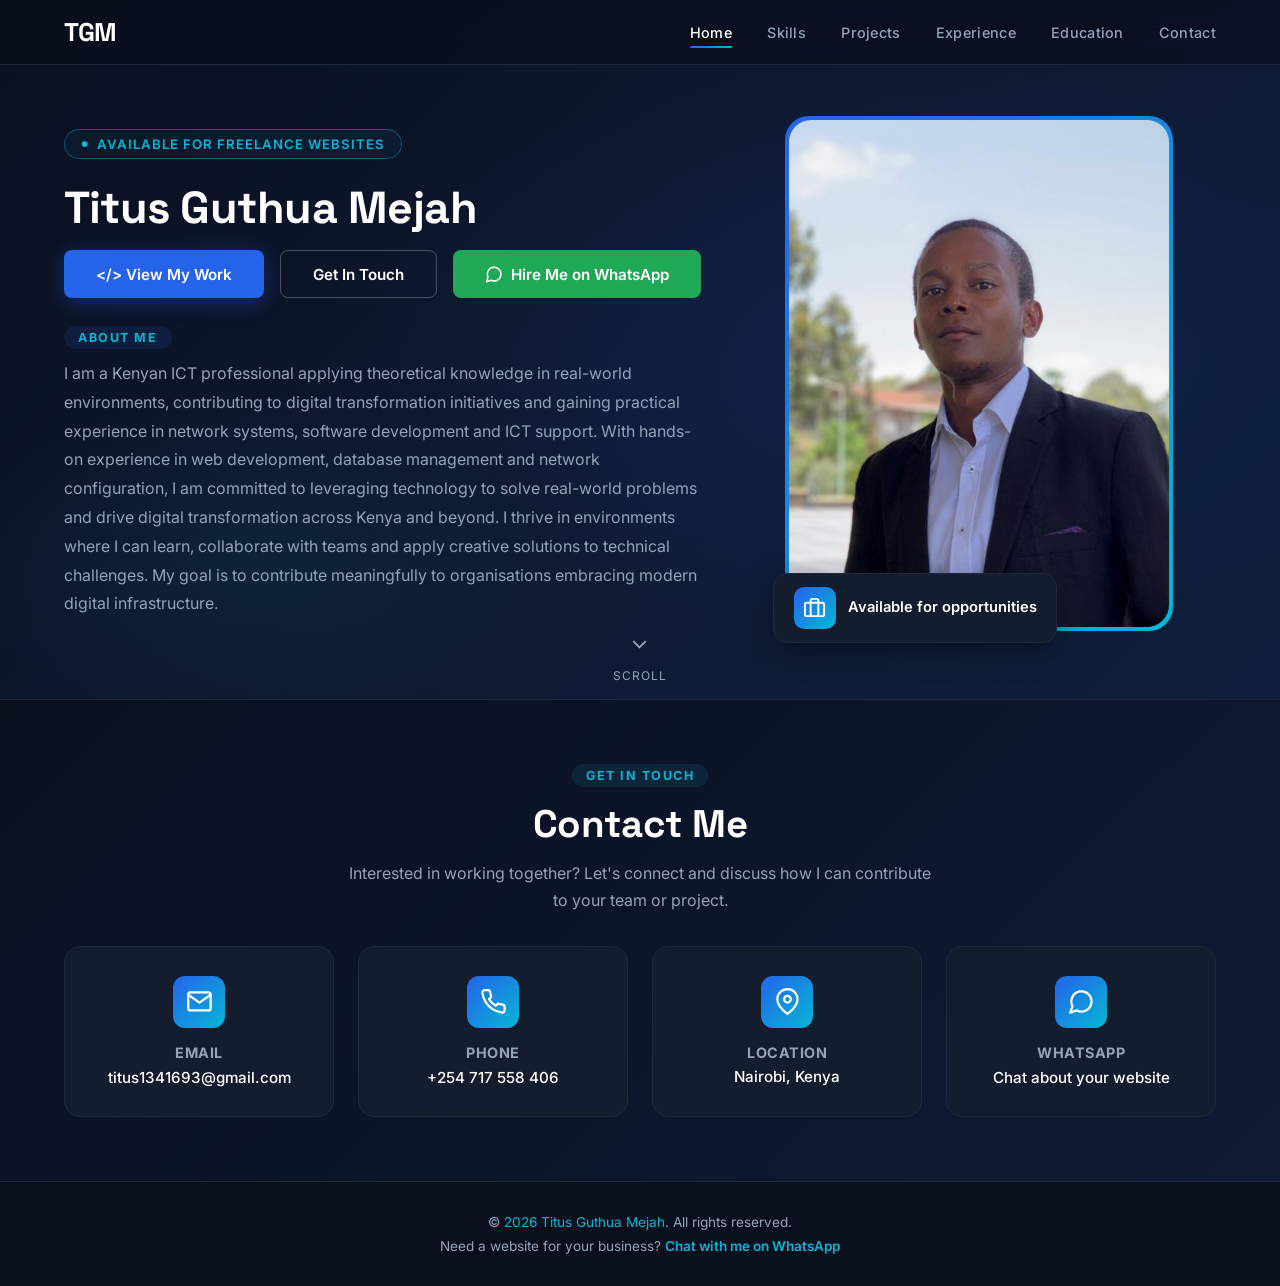
==== commit 73ac8385: "Add files via upload" ====
--- a/index.html
+++ b/index.html
@@ -46,7 +46,7 @@
     </div>
     <div class="hero-portrait">
         <div class="portrait-wrap">
-            <img src="images/portrait.jpg" alt="Titus Guthua Mejah">
+            <img src="portrait.jpg" alt="Titus Guthua Mejah">
             <div class="portrait-badge">
                 <div class="badge-icon"><svg class="ic" viewBox="0 0 24 24" aria-hidden="true"><rect x="2" y="7" width="20" height="14" rx="2" ry="2"/><path d="M16 21V5a2 2 0 0 0-2-2h-4a2 2 0 0 0-2 2v16"/></svg></div>
                 <div class="badge-text">Available for opportunities</div>
--- a/style.css
+++ b/style.css
@@ -83,7 +83,7 @@
     display: grid;
     grid-template-columns: 1.35fr 1fr;
     align-items: center;
-    padding: 6rem 5% 4.5rem;
+    padding: 7.5rem 5% 4.5rem;
     gap: 2.5rem;
     background: linear-gradient(135deg, #0a0f1e 0%, #0f1a35 60%, #0d1f3c 100%);
     position: relative;
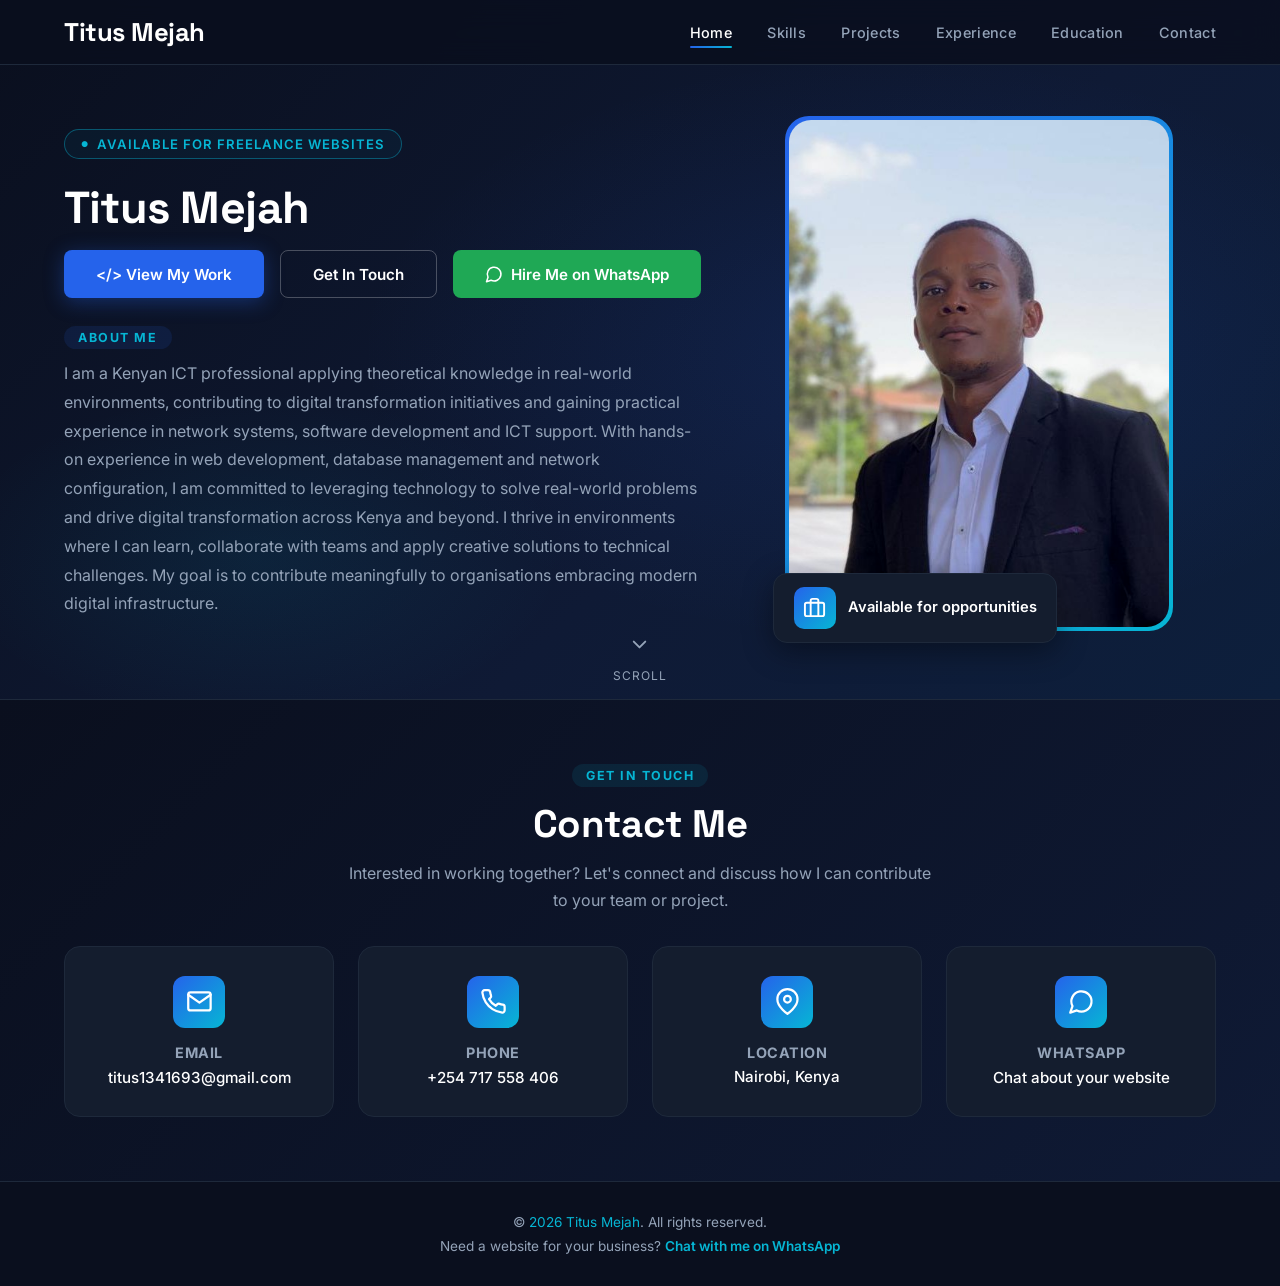
==== commit 76c804ce: "Add files via upload" ====
--- a/index.html
+++ b/index.html
@@ -3,8 +3,8 @@
 <head>
     <meta charset="UTF-8">
     <meta name="viewport" content="width=device-width, initial-scale=1.0">
-    <title>Titus Guthua Mejah | ICT Professional</title>
-    <meta name="description" content="Titus Guthua Mejah is a Kenyan ICT professional skilled in web development, databases, networking and ICT support. View his skills, projects and experience.">
+    <title>Titus Mejah | ICT Professional</title>
+    <meta name="description" content="Titus Mejah is a Kenyan ICT professional skilled in web development, databases, networking and ICT support. View his skills, projects and experience.">
     <meta name="theme-color" content="#0a0f1e">
     <link href="https://fonts.googleapis.com/css2?family=Inter:wght@300;400;500;600;700;800;900&family=Space+Grotesk:wght@400;500;600;700&display=swap" rel="stylesheet">
     <link rel="stylesheet" href="style.css">
@@ -14,7 +14,7 @@
 <!-- NAV (same on every page) -->
 <nav id="navbar">
     <div class="nav-inner">
-        <a href="index.html" class="logo">TGM</a>
+        <a href="index.html" class="logo">Titus Mejah</a>
         <ul class="nav-links" id="navLinks">
             <li><a href="index.html" class="active" aria-current="page">Home</a></li>
             <li><a href="skills.html">Skills</a></li>
@@ -33,7 +33,7 @@
 <section class="hero" id="home">
     <div class="hero-text">
         <div class="hero-eyebrow">Available for freelance websites</div>
-        <h1>Titus Guthua Mejah</h1>
+        <h1>Titus Mejah</h1>
         <div class="hero-btns">
             <a href="projects.html" class="btn btn-primary">&#x3C;/&#x3E; View My Work</a>
             <a href="#contact" class="btn btn-outline">Get In Touch</a>
@@ -46,7 +46,7 @@
     </div>
     <div class="hero-portrait">
         <div class="portrait-wrap">
-            <img src="portrait.jpg" alt="Titus Guthua Mejah">
+            <img src="portrait.jpg" alt="Titus Mejah">
             <div class="portrait-badge">
                 <div class="badge-icon"><svg class="ic" viewBox="0 0 24 24" aria-hidden="true"><rect x="2" y="7" width="20" height="14" rx="2" ry="2"/><path d="M16 21V5a2 2 0 0 0-2-2h-4a2 2 0 0 0-2 2v16"/></svg></div>
                 <div class="badge-text">Available for opportunities</div>
@@ -92,7 +92,7 @@
 
 <!-- FOOTER (same on every page) -->
 <footer>
-    <p>&copy; <span id="year">2026</span> <span>Titus Guthua Mejah</span>. All rights reserved.</p>
+    <p>&copy; <span id="year">2026</span> <span>Titus Mejah</span>. All rights reserved.</p>
     <p class="footer-hire">Need a website for your business? <a href="https://wa.me/254717558406?text=Hi%20Titus%2C%20I%20saw%20your%20portfolio%20and%20I%20would%20like%20a%20website." target="_blank" rel="noopener noreferrer">Chat with me on WhatsApp</a></p>
 </footer>
 
